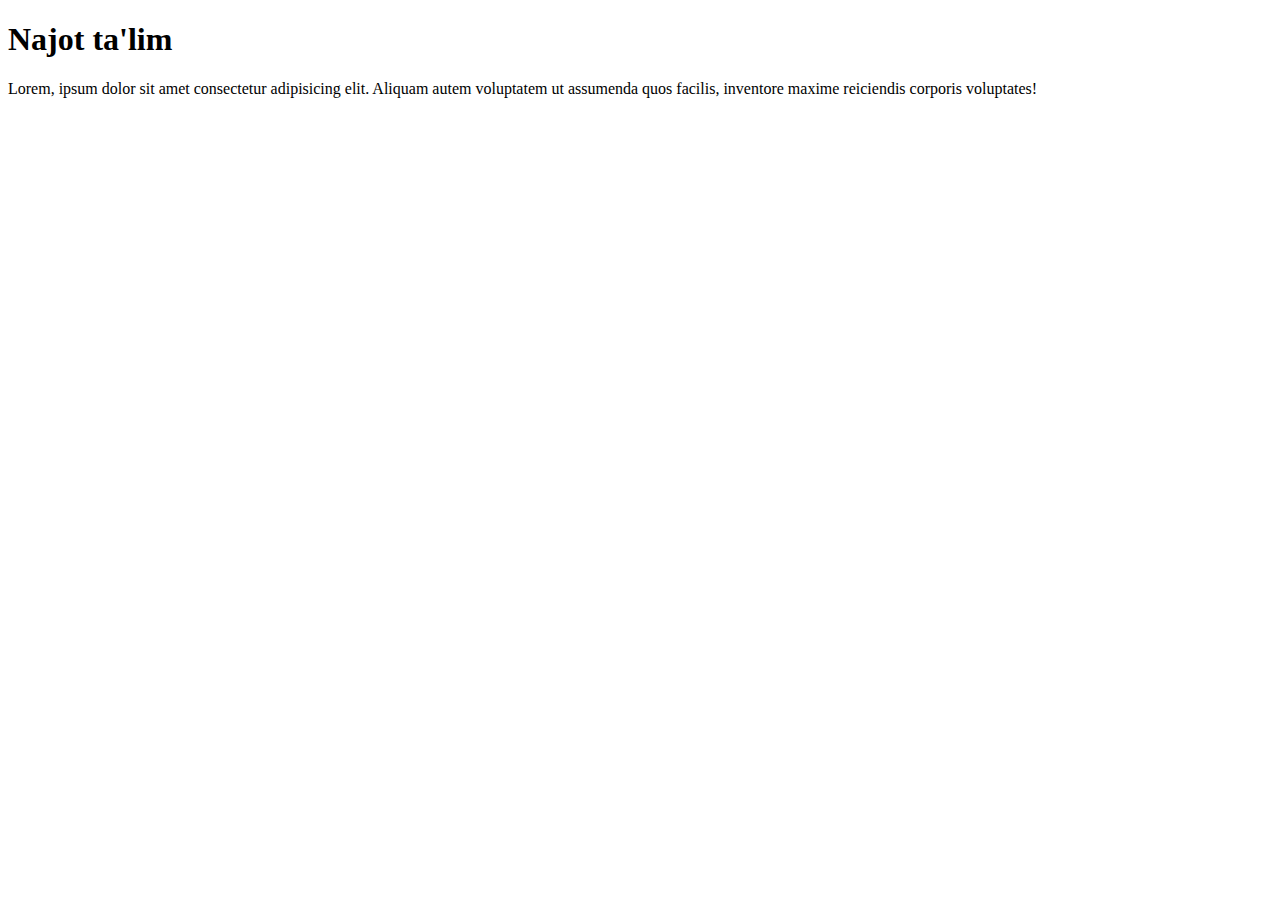
==== index.html @ c5d2a12c "Merge pull request #1 from FrontendBakent/donation" ====
<!DOCTYPE html>
<html lang="en">
  <head>
    <meta charset="UTF-8" />
    <meta name="viewport" content="width=device-width, initial-scale=1.0" />
    <title>{finsweet</title>
    <link rel="stylesheet" href="./css/style.css" />
  </head>
  <body>
    <!-- HEADER START -->
    <header class="header">
      <h1>Najot ta'lim</h1>
      <p>
        Lorem, ipsum dolor sit amet consectetur adipisicing elit. Aliquam autem
        voluptatem ut assumenda quos facilis, inventore maxime reiciendis
        corporis voluptates!
      </p>
    </header>
    <!-- HEADER END -->

    <!-- MAIN START-->
    <main class="main"></main>
    <!-- MAIN END-->

    <!-- FOOTER START -->
    <footer class="footer"></footer>
    <!-- FOOTER END -->
  </body>
</html>
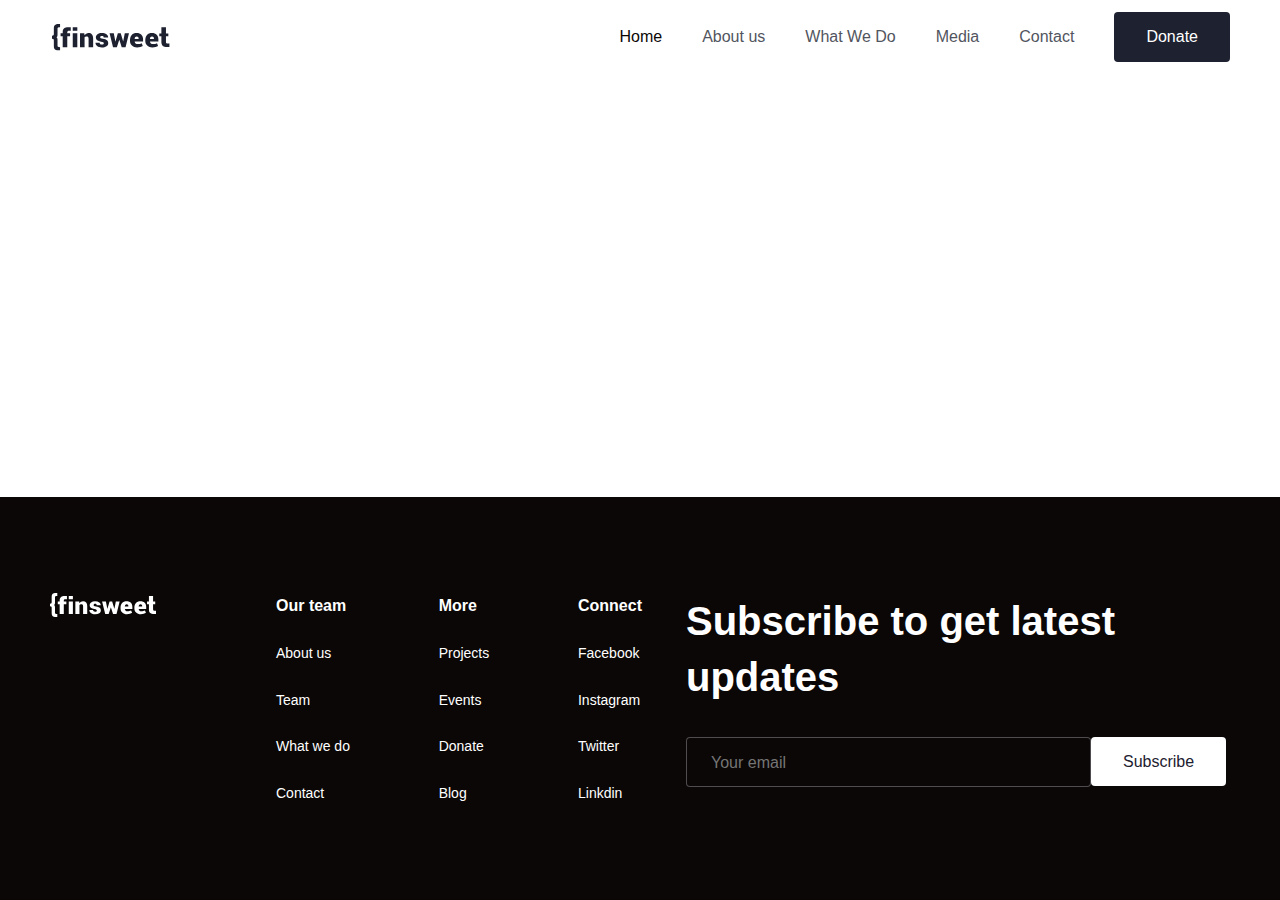
==== commit b3b3d8ca: "initial codes ready" ====
--- a/index.html
+++ b/index.html
@@ -3,18 +3,34 @@
   <head>
     <meta charset="UTF-8" />
     <meta name="viewport" content="width=device-width, initial-scale=1.0" />
-    <title>{finsweet</title>
+    <title>Finsweet</title>
     <link rel="stylesheet" href="./css/style.css" />
   </head>
   <body>
     <!-- HEADER START -->
     <header class="header">
-      <h1>Najot ta'lim</h1>
-      <p>
-        Lorem, ipsum dolor sit amet consectetur adipisicing elit. Aliquam autem
-        voluptatem ut assumenda quos facilis, inventore maxime reiciendis
-        corporis voluptates!
-      </p>
+      <div class="container">
+        <div class="header__wrapper">
+          <a href="./index.html" class="header__site-logo_link"
+            ><img
+              src="./images/header-footer/site-black-logo.svg"
+              alt=""
+              width="122"
+              height="28"
+              class="header__site-logo_img"
+          /></a>
+          <ul class="header__site-nav_list">
+            <li>
+              <a class="header__site-nav_link-active" href="#">Home</a>
+            </li>
+            <li><a class="header__site-nav_link" href="#">About us</a></li>
+            <li><a class="header__site-nav_link" href="#">What We Do</a></li>
+            <li><a class="header__site-nav_link" href="#">Media</a></li>
+            <li><a class="header__site-nav_link" href="#">Contact</a></li>
+          </ul>
+          <a href="#" class="navbar-btn header-btn">Donate</a>
+        </div>
+      </div>
     </header>
     <!-- HEADER END -->
 
@@ -23,7 +39,67 @@
     <!-- MAIN END-->
 
     <!-- FOOTER START -->
-    <footer class="footer"></footer>
+    <footer class="footer">
+      <div class="container">
+        <div class="footer__wrapper">
+          <div class="footer__mini-wrapper_left">
+            <a href="./index.html"
+              ><img
+                src="./images/header-footer/site-white-logo.svg"
+                alt=""
+                width="106"
+                height="24"
+            /></a>
+          </div>
+          <div class="footer__mini-wrapper_center">
+            <div class="footer__wrapper-nav">
+              <p class="footer-nav__title">Our team</p>
+              <ul class="footer__list">
+                <li><a href="#">About us</a></li>
+                <li><a href="#">Team</a></li>
+                <li><a href="#">What we do</a></li>
+                <li><a href="#">Contact</a></li>
+              </ul>
+            </div>
+            <div class="footer__wrapper-nav">
+              <p class="footer-nav__title">More</p>
+              <ul class="footer__list">
+                <li><a href="#">Projects</a></li>
+                <li><a href="#">Events</a></li>
+                <li><a href="#">Donate</a></li>
+                <li><a href="#">Blog</a></li>
+              </ul>
+            </div>
+            <div class="footer__wrapper-nav">
+              <p class="footer-nav__title">Connect</p>
+              <ul class="footer__list">
+                <li><a href="#">Facebook</a></li>
+                <li><a href="#">Instagram</a></li>
+                <li><a href="#">Twitter</a></li>
+                <li><a href="#">Linkdin </a></li>
+              </ul>
+            </div>
+          </div>
+          <div class="footer__mini-wrapper_right">
+            <h2 class="footer__title">Subscribe to get latest updates</h2>
+            <form
+              class="footer__form"
+              action="https://echohtmlacademy.ru"
+              method="post"
+            >
+              <input
+                class="footer__input_email"
+                type="email"
+                placeholder="Your email"
+                name="user-email"
+                required
+              />
+              <button class="footer-btn secondary-btn">Subscribe</button>
+            </form>
+          </div>
+        </div>
+      </div>
+    </footer>
     <!-- FOOTER END -->
   </body>
 </html>
--- a/css/style.css
+++ b/css/style.css
@@ -0,0 +1,564 @@
+/*! normalize.css v8.0.1 | MIT License | github.com/necolas/normalize.css */
+/* Document
+   ========================================================================== */
+/**
+ * 1. Correct the line height in all browsers.
+ * 2. Prevent adjustments of font size after orientation changes in iOS.
+ */
+html {
+  line-height: 1.15; /* 1 */
+  -webkit-text-size-adjust: 100%; /* 2 */
+}
+
+/* Sections
+   ========================================================================== */
+/**
+ * Remove the margin in all browsers.
+ */
+body {
+  margin: 0;
+}
+
+/**
+ * Render the `main` element consistently in IE.
+ */
+main {
+  display: block;
+}
+
+/**
+ * Correct the font size and margin on `h1` elements within `section` and
+ * `article` contexts in Chrome, Firefox, and Safari.
+ */
+h1 {
+  font-size: 2em;
+  margin: 0.67em 0;
+}
+
+/* Grouping content
+   ========================================================================== */
+/**
+ * 1. Add the correct box sizing in Firefox.
+ * 2. Show the overflow in Edge and IE.
+ */
+hr {
+  box-sizing: content-box; /* 1 */
+  height: 0; /* 1 */
+  overflow: visible; /* 2 */
+}
+
+/**
+ * 1. Correct the inheritance and scaling of font size in all browsers.
+ * 2. Correct the odd `em` font sizing in all browsers.
+ */
+pre {
+  font-family: monospace, monospace; /* 1 */
+  font-size: 1em; /* 2 */
+}
+
+/* Text-level semantics
+   ========================================================================== */
+/**
+ * Remove the gray background on active links in IE 10.
+ */
+a {
+  background-color: transparent;
+}
+
+/**
+ * 1. Remove the bottom border in Chrome 57-
+ * 2. Add the correct text decoration in Chrome, Edge, IE, Opera, and Safari.
+ */
+abbr[title] {
+  border-bottom: none; /* 1 */
+  text-decoration: underline; /* 2 */
+  -webkit-text-decoration: underline dotted;
+          text-decoration: underline dotted; /* 2 */
+}
+
+/**
+ * Add the correct font weight in Chrome, Edge, and Safari.
+ */
+b,
+strong {
+  font-weight: bolder;
+}
+
+/**
+ * 1. Correct the inheritance and scaling of font size in all browsers.
+ * 2. Correct the odd `em` font sizing in all browsers.
+ */
+code,
+kbd,
+samp {
+  font-family: monospace, monospace; /* 1 */
+  font-size: 1em; /* 2 */
+}
+
+/**
+ * Add the correct font size in all browsers.
+ */
+small {
+  font-size: 80%;
+}
+
+/**
+ * Prevent `sub` and `sup` elements from affecting the line height in
+ * all browsers.
+ */
+sub,
+sup {
+  font-size: 75%;
+  line-height: 0;
+  position: relative;
+  vertical-align: baseline;
+}
+
+sub {
+  bottom: -0.25em;
+}
+
+sup {
+  top: -0.5em;
+}
+
+/* Embedded content
+   ========================================================================== */
+/**
+ * Remove the border on images inside links in IE 10.
+ */
+img {
+  border-style: none;
+}
+
+/* Forms
+   ========================================================================== */
+/**
+ * 1. Change the font styles in all browsers.
+ * 2. Remove the margin in Firefox and Safari.
+ */
+button,
+input,
+optgroup,
+select,
+textarea {
+  font-family: inherit; /* 1 */
+  font-size: 100%; /* 1 */
+  line-height: 1.15; /* 1 */
+  margin: 0; /* 2 */
+}
+
+/**
+ * Show the overflow in IE.
+ * 1. Show the overflow in Edge.
+ */
+button,
+input { /* 1 */
+  overflow: visible;
+}
+
+/**
+ * Remove the inheritance of text transform in Edge, Firefox, and IE.
+ * 1. Remove the inheritance of text transform in Firefox.
+ */
+button,
+select { /* 1 */
+  text-transform: none;
+}
+
+/**
+ * Correct the inability to style clickable types in iOS and Safari.
+ */
+button,
+[type=button],
+[type=reset],
+[type=submit] {
+  -webkit-appearance: button;
+}
+
+/**
+ * Remove the inner border and padding in Firefox.
+ */
+button::-moz-focus-inner,
+[type=button]::-moz-focus-inner,
+[type=reset]::-moz-focus-inner,
+[type=submit]::-moz-focus-inner {
+  border-style: none;
+  padding: 0;
+}
+
+/**
+ * Restore the focus styles unset by the previous rule.
+ */
+button:-moz-focusring,
+[type=button]:-moz-focusring,
+[type=reset]:-moz-focusring,
+[type=submit]:-moz-focusring {
+  outline: 1px dotted ButtonText;
+}
+
+/**
+ * Correct the padding in Firefox.
+ */
+fieldset {
+  padding: 0.35em 0.75em 0.625em;
+}
+
+/**
+ * 1. Correct the text wrapping in Edge and IE.
+ * 2. Correct the color inheritance from `fieldset` elements in IE.
+ * 3. Remove the padding so developers are not caught out when they zero out
+ *    `fieldset` elements in all browsers.
+ */
+legend {
+  box-sizing: border-box; /* 1 */
+  color: inherit; /* 2 */
+  display: table; /* 1 */
+  max-width: 100%; /* 1 */
+  padding: 0; /* 3 */
+  white-space: normal; /* 1 */
+}
+
+/**
+ * Add the correct vertical alignment in Chrome, Firefox, and Opera.
+ */
+progress {
+  vertical-align: baseline;
+}
+
+/**
+ * Remove the default vertical scrollbar in IE 10+.
+ */
+textarea {
+  overflow: auto;
+}
+
+/**
+ * 1. Add the correct box sizing in IE 10.
+ * 2. Remove the padding in IE 10.
+ */
+[type=checkbox],
+[type=radio] {
+  box-sizing: border-box; /* 1 */
+  padding: 0; /* 2 */
+}
+
+/**
+ * Correct the cursor style of increment and decrement buttons in Chrome.
+ */
+[type=number]::-webkit-inner-spin-button,
+[type=number]::-webkit-outer-spin-button {
+  height: auto;
+}
+
+/**
+ * 1. Correct the odd appearance in Chrome and Safari.
+ * 2. Correct the outline style in Safari.
+ */
+[type=search] {
+  -webkit-appearance: textfield; /* 1 */
+  outline-offset: -2px; /* 2 */
+}
+
+/**
+ * Remove the inner padding in Chrome and Safari on macOS.
+ */
+[type=search]::-webkit-search-decoration {
+  -webkit-appearance: none;
+}
+
+/**
+ * 1. Correct the inability to style clickable types in iOS and Safari.
+ * 2. Change font properties to `inherit` in Safari.
+ */
+::-webkit-file-upload-button {
+  -webkit-appearance: button; /* 1 */
+  font: inherit; /* 2 */
+}
+
+/* Interactive
+   ========================================================================== */
+/*
+ * Add the correct display in Edge, IE 10+, and Firefox.
+ */
+details {
+  display: block;
+}
+
+/*
+ * Add the correct display in all browsers.
+ */
+summary {
+  display: list-item;
+}
+
+/* Misc
+   ========================================================================== */
+/**
+ * Add the correct display in IE 10+.
+ */
+template {
+  display: none;
+}
+
+/**
+ * Add the correct display in IE 10.
+ */
+[hidden] {
+  display: none;
+}
+
+*,
+*::after,
+*::before {
+  margin: 0;
+  padding: 0;
+  box-sizing: border-box;
+}
+
+*:focus {
+  outline: 2px dotted rgb(161, 27, 27);
+  outline-offset: 5px;
+}
+
+html {
+  scroll-behavior: smooth;
+  font-size: 62.5%;
+  height: 100%;
+}
+
+img {
+  display: flex;
+  -o-object-fit: cover;
+     object-fit: cover;
+}
+
+a {
+  text-decoration: none;
+  display: inline-block;
+}
+
+ul,
+ol {
+  list-style: none;
+}
+
+h1,
+h2,
+h3,
+h4,
+h5,
+h6 {
+  margin: 0;
+}
+
+body {
+  display: flex;
+  flex-direction: column;
+  height: 100%;
+}
+
+.container {
+  width: 100%;
+  max-width: 1380px;
+  margin-left: auto;
+  margin-right: auto;
+  padding-left: 5rem;
+  padding-right: 5rem;
+}
+
+.active-text {
+  color: #0b0706;
+}
+
+/* roboto-regular - cyrillic_latin */
+@font-face {
+  font-display: swap; /* Check https://developer.mozilla.org/en-US/docs/Web/CSS/@font-face/font-display for other options. */
+  font-family: "Roboto";
+  font-style: normal;
+  font-weight: 400;
+  src: url("../fonts/roboto-v30-cyrillic_latin-regular.woff2") format("woff2"); /* Chrome 36+, Opera 23+, Firefox 39+, Safari 12+, iOS 10+ */
+}
+/* roboto-500 - cyrillic_latin */
+@font-face {
+  font-display: swap; /* Check https://developer.mozilla.org/en-US/docs/Web/CSS/@font-face/font-display for other options. */
+  font-family: "Roboto";
+  font-style: normal;
+  font-weight: 500;
+  src: url("../fonts/roboto-v30-cyrillic_latin-500.woff2") format("woff2"); /* Chrome 36+, Opera 23+, Firefox 39+, Safari 12+, iOS 10+ */
+}
+/* roboto-700 - cyrillic_latin */
+@font-face {
+  font-display: swap; /* Check https://developer.mozilla.org/en-US/docs/Web/CSS/@font-face/font-display for other options. */
+  font-family: "Roboto";
+  font-style: normal;
+  font-weight: 700;
+  src: url("../fonts/roboto-v30-cyrillic_latin-700.woff2") format("woff2"); /* Chrome 36+, Opera 23+, Firefox 39+, Safari 12+, iOS 10+ */
+}
+body {
+  font-size: 1.8rem;
+  font-weight: 500;
+  line-height: 1.09;
+  color: #fff;
+  font-family: "Roboto", sans-serif;
+}
+
+.primary-btn {
+  padding: 1.2rem 3.2rem;
+  background-color: #70c174;
+  border-radius: 4px;
+  font-size: 1.6rem;
+  font-weight: 400;
+  line-height: 1.6;
+  color: #fff;
+}
+
+.secondary-btn {
+  border-radius: 4px;
+  padding: 1.2rem 3.2rem;
+  background-color: #fff;
+  font-size: 1.6rem;
+  font-weight: 400;
+  line-height: 1.6;
+  color: #1d2130;
+}
+
+.navbar-btn {
+  padding: 1.2rem 3.2rem;
+  background-color: #1d2130;
+  border-radius: 4px;
+  font-size: 1.6rem;
+  font-weight: 400;
+  line-height: 1.6;
+  color: #fff;
+}
+
+.site-divider {
+  width: 7.2rem;
+  height: 0rem;
+  border: 1px solid #1d2130;
+}
+
+.header {
+  background-color: #fff;
+  padding: 1.2rem 0rem;
+}
+
+.header__wrapper {
+  display: flex;
+  align-items: center;
+}
+
+.header__site-logo_link {
+  margin-right: auto;
+}
+
+.header__site-logo_img {
+  -o-object-fit: contain;
+     object-fit: contain;
+}
+
+.header__site-nav_list {
+  display: flex;
+  gap: 4rem;
+  margin-right: 4rem;
+}
+
+.header__site-nav_link {
+  font-size: 1.6rem;
+  font-weight: 500;
+  line-height: 1.6;
+  color: #525560;
+}
+
+.header__site-nav_link-active {
+  font-size: 1.6rem;
+  font-weight: 500;
+  line-height: 1.6;
+  color: #0b0706;
+}
+
+.footer {
+  background-color: #0b0706;
+}
+
+.footer__wrapper {
+  display: flex;
+  padding: 9.6rem 0rem;
+}
+
+.footer__mini-wrapper_left {
+  margin-right: 12rem;
+}
+
+.footer__mini-wrapper_center {
+  display: flex;
+  margin-right: auto;
+  justify-content: space-between;
+  width: 100%;
+  max-width: 366px;
+}
+
+.footer__wrapper-nav {
+  display: flex;
+  flex-direction: column;
+  gap: 2.4rem;
+}
+
+.footer__list {
+  display: flex;
+  flex-direction: column;
+  gap: 2.4rem;
+}
+.footer__list a {
+  font-size: 1.4rem;
+  font-weight: 400;
+  line-height: 1.6;
+  color: #fff;
+}
+
+.footer-nav__title {
+  font-size: 1.6rem;
+  font-weight: 700;
+  line-height: 1.6;
+  color: #fff;
+}
+
+.footer__mini-wrapper_right {
+  width: 100%;
+  max-width: 544px;
+}
+
+.footer__title {
+  margin-bottom: 3.2rem;
+  font-size: 4rem;
+  font-weight: 700;
+  line-height: 1.4;
+  color: #fff;
+}
+
+.footer-btn {
+  border: none;
+  position: absolute;
+}
+
+.footer__form {
+  position: relative;
+}
+
+.footer__input_email {
+  width: 100%;
+  max-width: 405px;
+  padding: 1.2rem 0rem 1.1rem 2.4rem;
+  background-color: #0b0706;
+  border: 1px solid rgba(235, 240, 249, 0.3019607843);
+  border-radius: 4px;
+  font-size: 1.6rem;
+  font-weight: 400;
+  line-height: 1.6;
+  color: #fff;
+}
+
+main {
+  flex-grow: 1;
+}/*# sourceMappingURL=style.css.map */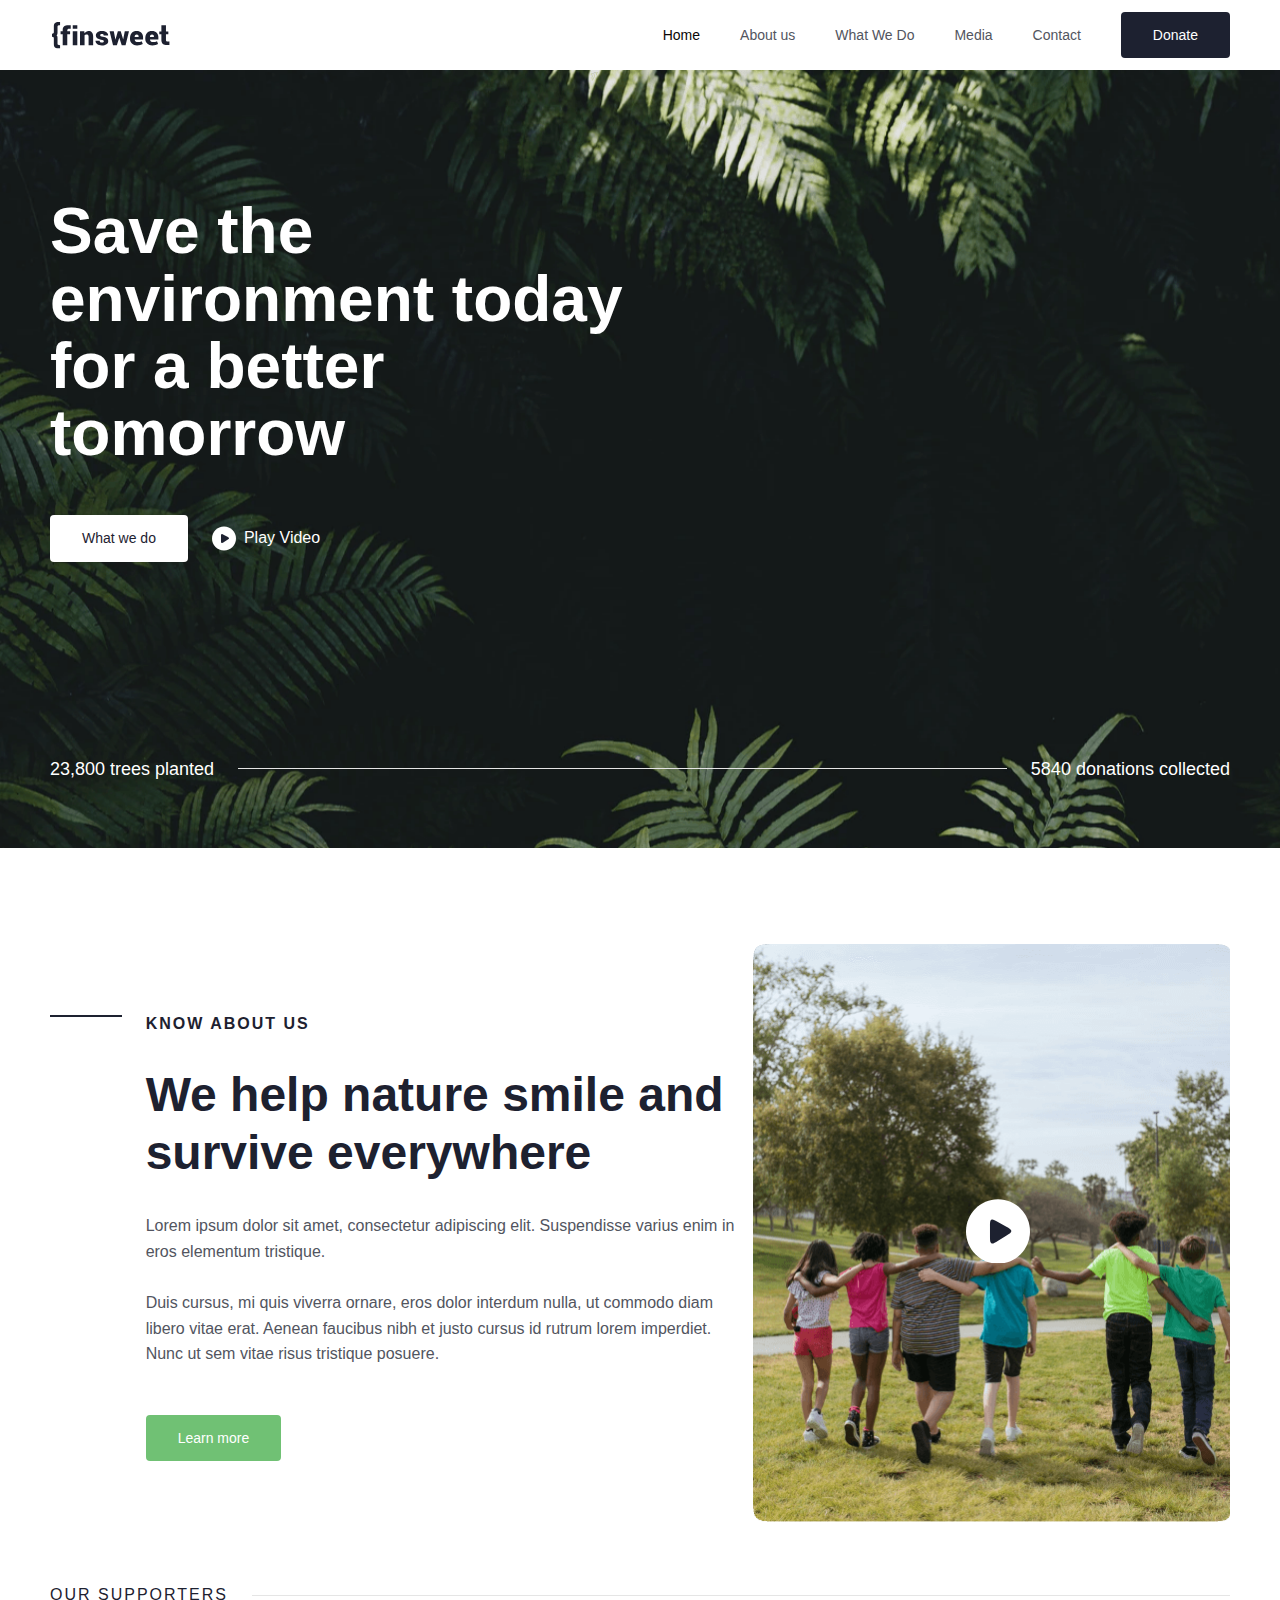
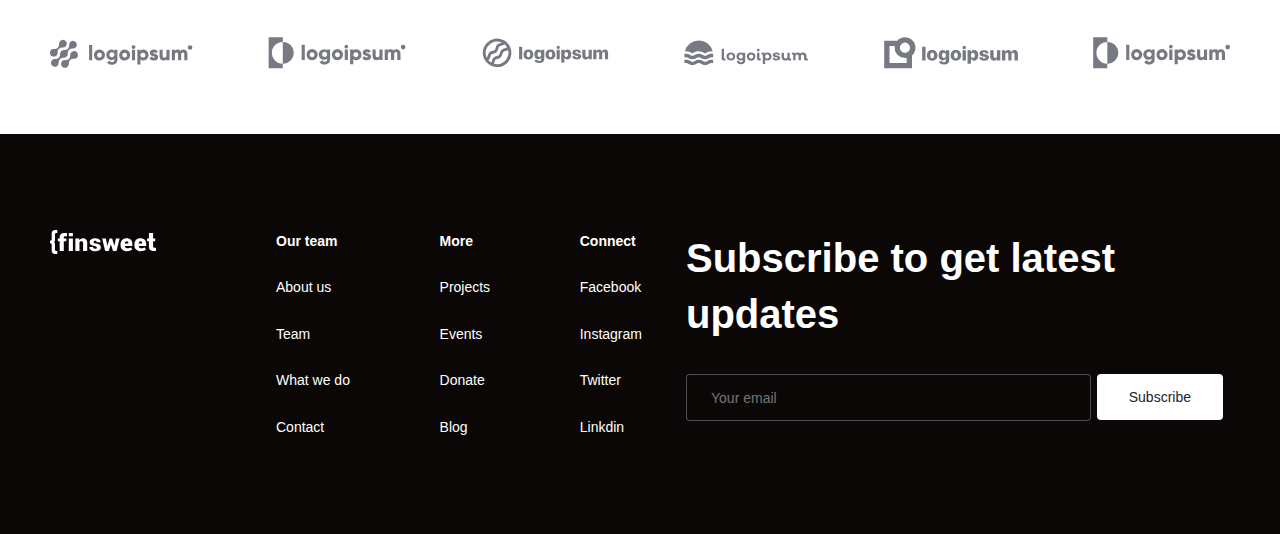
==== commit d70b91ba: "home page some section ready" ====
--- a/index.html
+++ b/index.html
@@ -35,7 +35,81 @@
     <!-- HEADER END -->
 
     <!-- MAIN START-->
-    <main class="main"></main>
+    <main class="main">
+      <!-- SECTION HERO START -->
+      <section class="hero">
+        <div class="container">
+          <div class="hero__wrapper">
+            <div class="hero__wrapper_title">
+              <h1>Save the environment today for a better tomorrow</h1>
+              <div class="hero__title_btn-wrapper">
+                <a href="#" class="secondary-btn">What we do</a>
+                <a href="#" class="hero__play-video_link">
+                  <img src="./images/index/hero-play-icon.svg" alt="" />
+                  <p>Play Video</p>
+                </a>
+              </div>
+            </div>
+            <div class="hero__wrapper_bottom">
+              <p>23,800 trees planted</p>
+              <span></span>
+              <p>5840 donations collected</p>
+            </div>
+          </div>
+        </div>
+      </section>
+      <!-- SECTION HERO END -->
+      <!-- SECTION NATURE START -->
+
+      <section class="nature">
+        <div class="container">
+          <div class="nature__wrapper">
+            <div class="nature__hero_wrapper">
+              <div class="site-divider nature__divider"></div>
+              <div class="nature__info">
+                <p class="nature-info__title_text">Know About us</p>
+                <h2>We help nature smile and survive everywhere</h2>
+                <p class="nature-info__text">
+                  Lorem ipsum dolor sit amet, consectetur adipiscing elit.
+                  Suspendisse varius enim in eros elementum tristique.
+                  <br />
+                  <br />
+                  ‍Duis cursus, mi quis viverra ornare, eros dolor interdum
+                  nulla, ut commodo diam libero vitae erat. Aenean faucibus nibh
+                  et justo cursus id rutrum lorem imperdiet. Nunc ut sem vitae
+                  risus tristique posuere.
+                </p>
+                <a class="primary-btn" href="#">Learn more</a>
+              </div>
+              <div class="nature-bg">
+                <a href="#"
+                  ><img
+                    src="./images/index/hero-play-icon.svg"
+                    alt=""
+                    width="64"
+                    height="64"
+                /></a>
+              </div>
+            </div>
+            <div class="nature__supporters_wrapper">
+              <div class="supporters__text_wrapper">
+                <p>our Supporters</p>
+                <span></span>
+              </div>
+              <div class="supporters__logo_wrapper">
+                <img src="./images/index/nature-logoipsum1.svg" alt="" />
+                <img src="./images/index/nature-logoipsum2.svg" alt="" />
+                <img src="./images/index/nature-logoipsum3.svg" alt="" />
+                <img src="./images/index/nature-logoipsum4.svg" alt="" />
+                <img src="./images/index/nature-logoipsum5.svg" alt="" />
+                <img src="./images/index/nature-logoipsum6.svg" alt="" />
+              </div>
+            </div>
+          </div>
+        </div>
+      </section>
+      <!-- SECTION NATURE END -->
+    </main>
     <!-- MAIN END-->
 
     <!-- FOOTER START -->
--- a/css/style.css
+++ b/css/style.css
@@ -407,7 +407,7 @@
   padding: 1.2rem 3.2rem;
   background-color: #70c174;
   border-radius: 4px;
-  font-size: 1.6rem;
+  font-size: 1.4rem;
   font-weight: 400;
   line-height: 1.6;
   color: #fff;
@@ -417,7 +417,7 @@
   border-radius: 4px;
   padding: 1.2rem 3.2rem;
   background-color: #fff;
-  font-size: 1.6rem;
+  font-size: 1.4rem;
   font-weight: 400;
   line-height: 1.6;
   color: #1d2130;
@@ -427,7 +427,7 @@
   padding: 1.2rem 3.2rem;
   background-color: #1d2130;
   border-radius: 4px;
-  font-size: 1.6rem;
+  font-size: 1.4rem;
   font-weight: 400;
   line-height: 1.6;
   color: #fff;
@@ -465,14 +465,14 @@
 }
 
 .header__site-nav_link {
-  font-size: 1.6rem;
+  font-size: 1.4rem;
   font-weight: 500;
   line-height: 1.6;
   color: #525560;
 }
 
 .header__site-nav_link-active {
-  font-size: 1.6rem;
+  font-size: 1.4rem;
   font-weight: 500;
   line-height: 1.6;
   color: #0b0706;
@@ -518,7 +518,7 @@
 }
 
 .footer-nav__title {
-  font-size: 1.6rem;
+  font-size: 1.4rem;
   font-weight: 700;
   line-height: 1.6;
   color: #fff;
@@ -540,6 +540,7 @@
 .footer-btn {
   border: none;
   position: absolute;
+  right: 7px;
 }
 
 .footer__form {
@@ -553,12 +554,165 @@
   background-color: #0b0706;
   border: 1px solid rgba(235, 240, 249, 0.3019607843);
   border-radius: 4px;
+  font-size: 1.4rem;
+  font-weight: 400;
+  line-height: 1.6;
+  color: #fff;
+}
+
+main {
+  flex-grow: 1;
+}
+
+.hero {
+  background-image: url(../../images/index/hero-bg-img.png);
+  background-repeat: no-repeat;
+  background-size: cover;
+}
+
+.hero__wrapper_title {
+  width: 100%;
+  max-width: 640px;
+  padding-top: 12.8rem;
+  padding-bottom: 19.2rem;
+}
+.hero__wrapper_title h1 {
+  margin-bottom: 4.8rem;
+  font-size: 6.4rem;
+  font-weight: 700;
+  line-height: 1.05;
+  color: #fff;
+}
+
+.hero__title_btn-wrapper {
+  display: flex;
+  gap: 2.4rem;
+  align-items: center;
+}
+
+.hero__play-video_link {
+  display: flex;
+  align-items: center;
+  gap: 8px;
+}
+.hero__play-video_link p {
+  font-size: 1.6rem;
+  font-weight: 500;
+  line-height: 1.15;
+  color: #fff;
+}
+
+.hero__wrapper_bottom {
+  width: 100%;
+  display: flex;
+  justify-content: space-between;
+  align-items: center;
+  padding-bottom: 6.4rem;
+}
+.hero__wrapper_bottom span {
+  flex-grow: 1;
+  margin: 0rem 2.4rem;
+  height: 1px;
+  background-color: #e5e5e5;
+}
+.hero__wrapper_bottom p {
+  font-size: 1.8rem;
+  font-weight: 500;
+  line-height: 1.71;
+  color: #fff;
+}
+
+.nature__wrapper {
+  padding-top: 9.6rem;
+}
+
+.nature__hero_wrapper {
+  display: flex;
+  margin-bottom: 6.4rem;
+}
+
+.nature-bg {
+  background-image: url(../../images/index/nature-bg-img.png);
+  background-repeat: no-repeat;
+  background-size: cover;
+  width: 480px;
+  height: 578px;
+  position: relative;
+}
+.nature-bg img {
+  position: absolute;
+  top: 25.5rem;
+  right: 20rem;
+}
+
+.nature__divider {
+  margin-right: 2.4rem;
+  margin-top: 7.1rem;
+}
+
+.nature__info {
+  padding-top: 7.1rem;
+  margin-right: auto;
+  width: 100%;
+  max-width: 607px;
+}
+.nature__info h2 {
+  margin-bottom: 3.2rem;
+  font-size: 4.8rem;
+  font-weight: 700;
+  line-height: 1.2;
+  color: #1d2130;
+}
+
+.nature-info__title_text {
+  text-transform: uppercase;
+  font-size: 1.6rem;
+  font-weight: 700;
+  line-height: 1.17;
+  color: #1d2130;
+  letter-spacing: 2px;
+  margin-bottom: 3.2rem;
+}
+
+.nature-info__text {
+  margin-bottom: 4.8rem;
   font-size: 1.6rem;
   font-weight: 400;
   line-height: 1.6;
-  color: #fff;
-}
-
-main {
+  color: #525560;
+}
+
+.nature__supporters_wrapper {
+  display: flex;
+  flex-direction: column;
+  padding-bottom: 6.5rem;
+}
+
+.supporters__text_wrapper {
+  display: flex;
+  align-items: center;
+  margin-bottom: 3.2rem;
+}
+.supporters__text_wrapper p {
+  letter-spacing: 2px;
+  text-transform: uppercase;
+  font-size: 1.6rem;
+  font-weight: 500;
+  line-height: 1.17;
+  color: #1d2130;
+}
+.supporters__text_wrapper span {
   flex-grow: 1;
+  margin-left: 2.4rem;
+  height: 1px;
+  background-color: #e5e5e5;
+}
+
+.supporters__logo_wrapper {
+  display: flex;
+  justify-content: space-between;
+}
+.supporters__logo_wrapper img {
+  -o-object-fit: contain;
+     object-fit: contain;
 }/*# sourceMappingURL=style.css.map */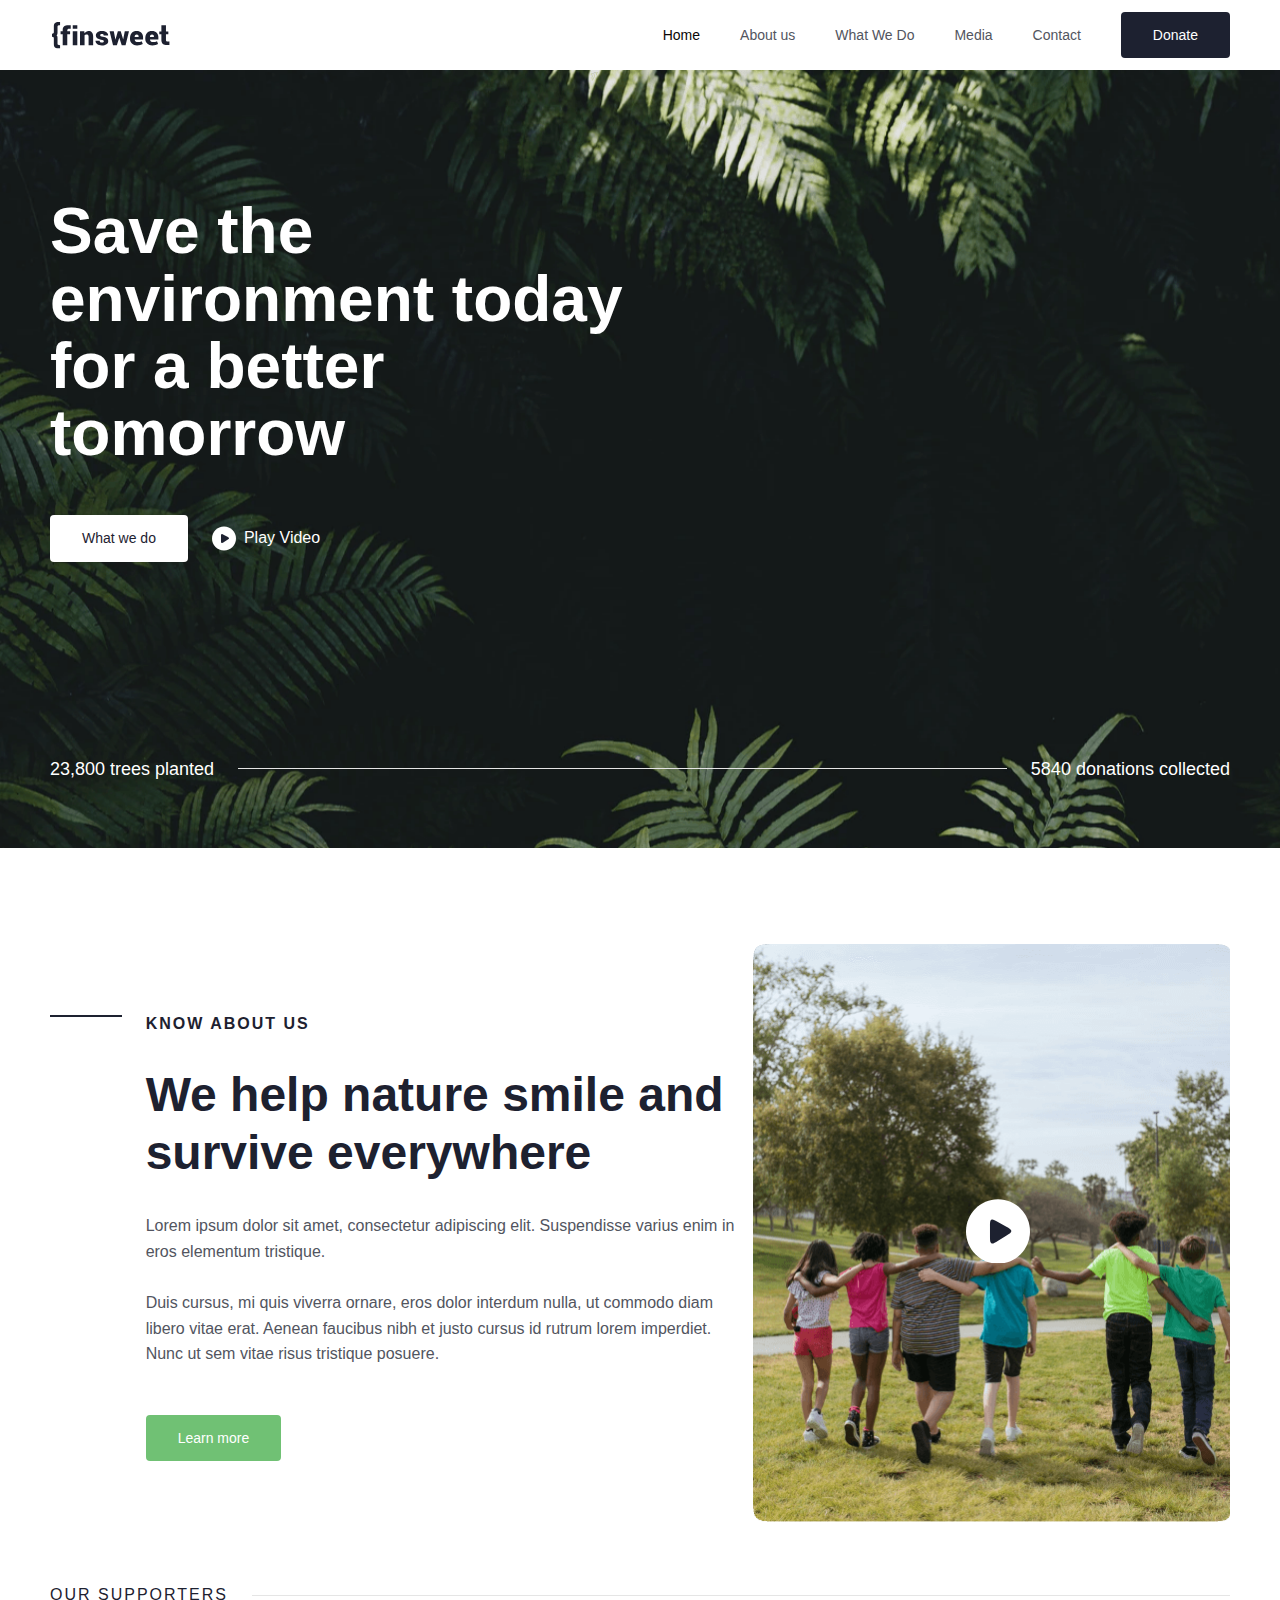
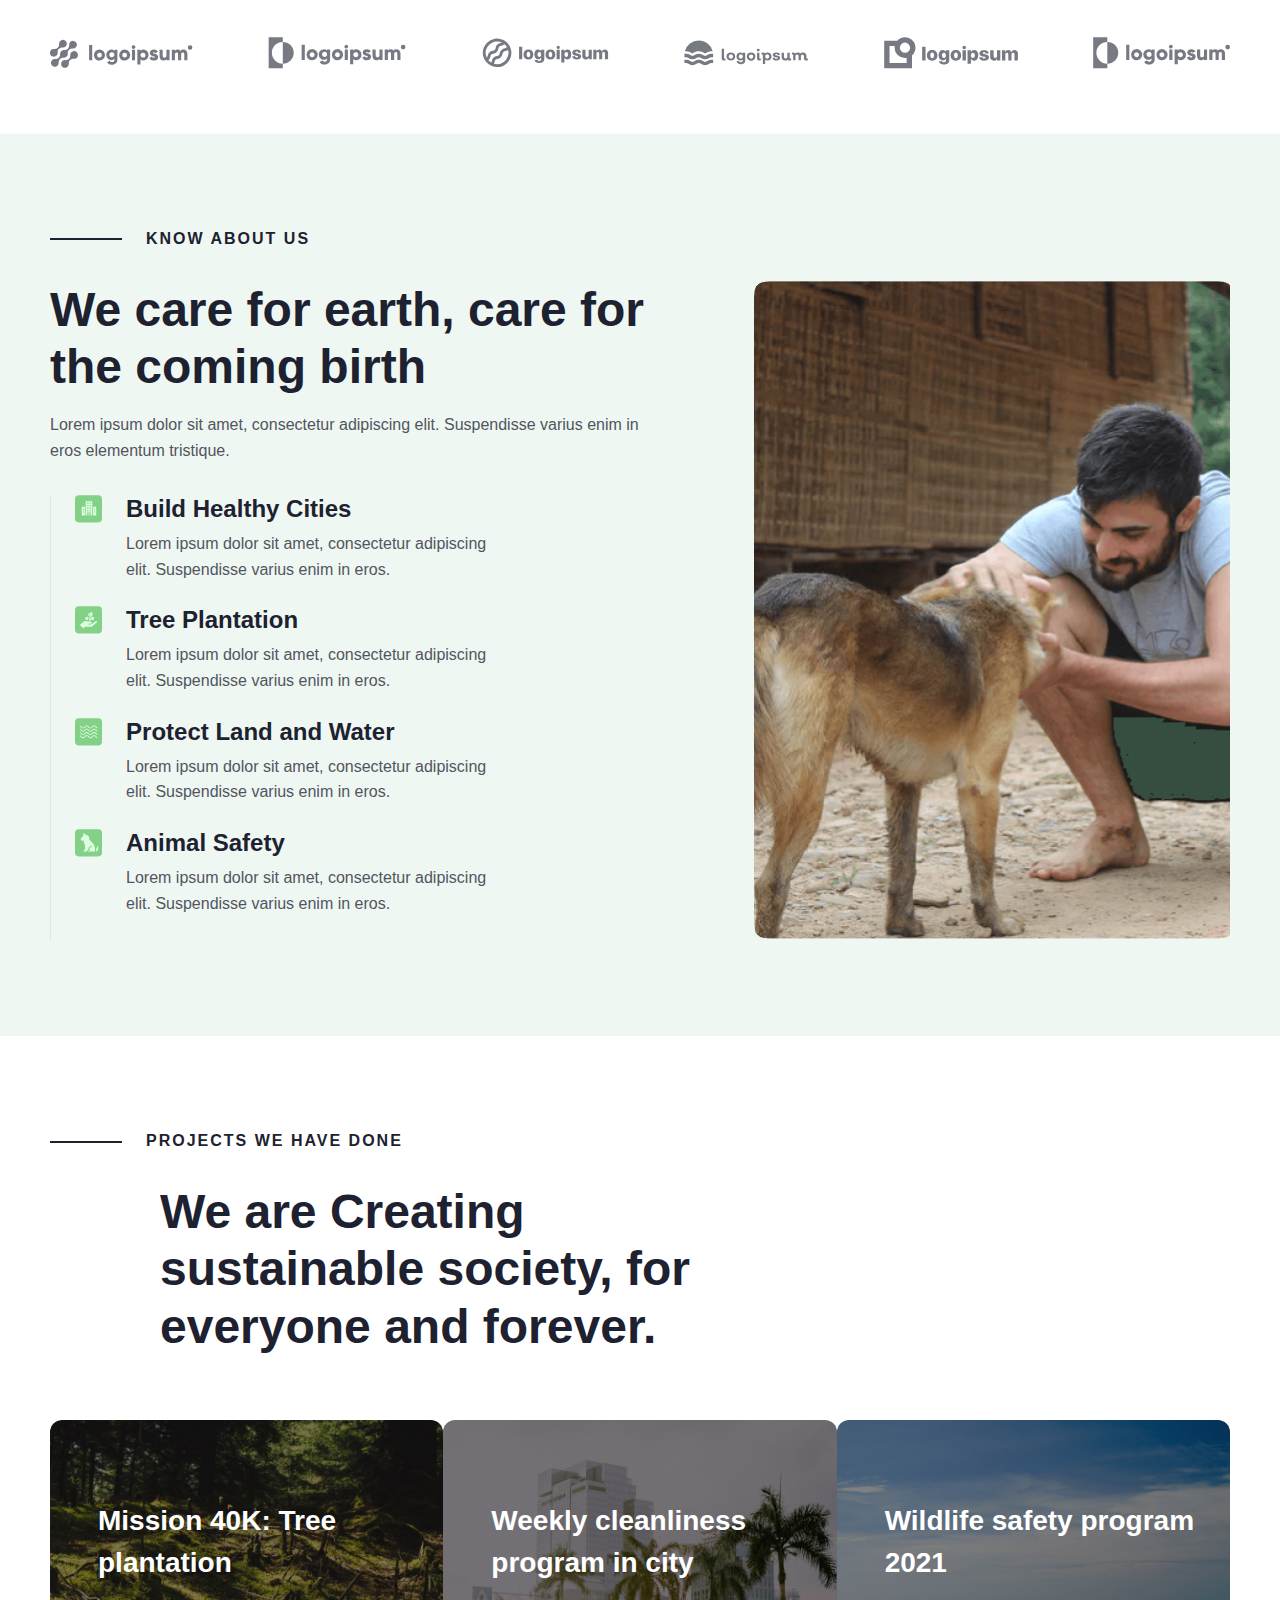
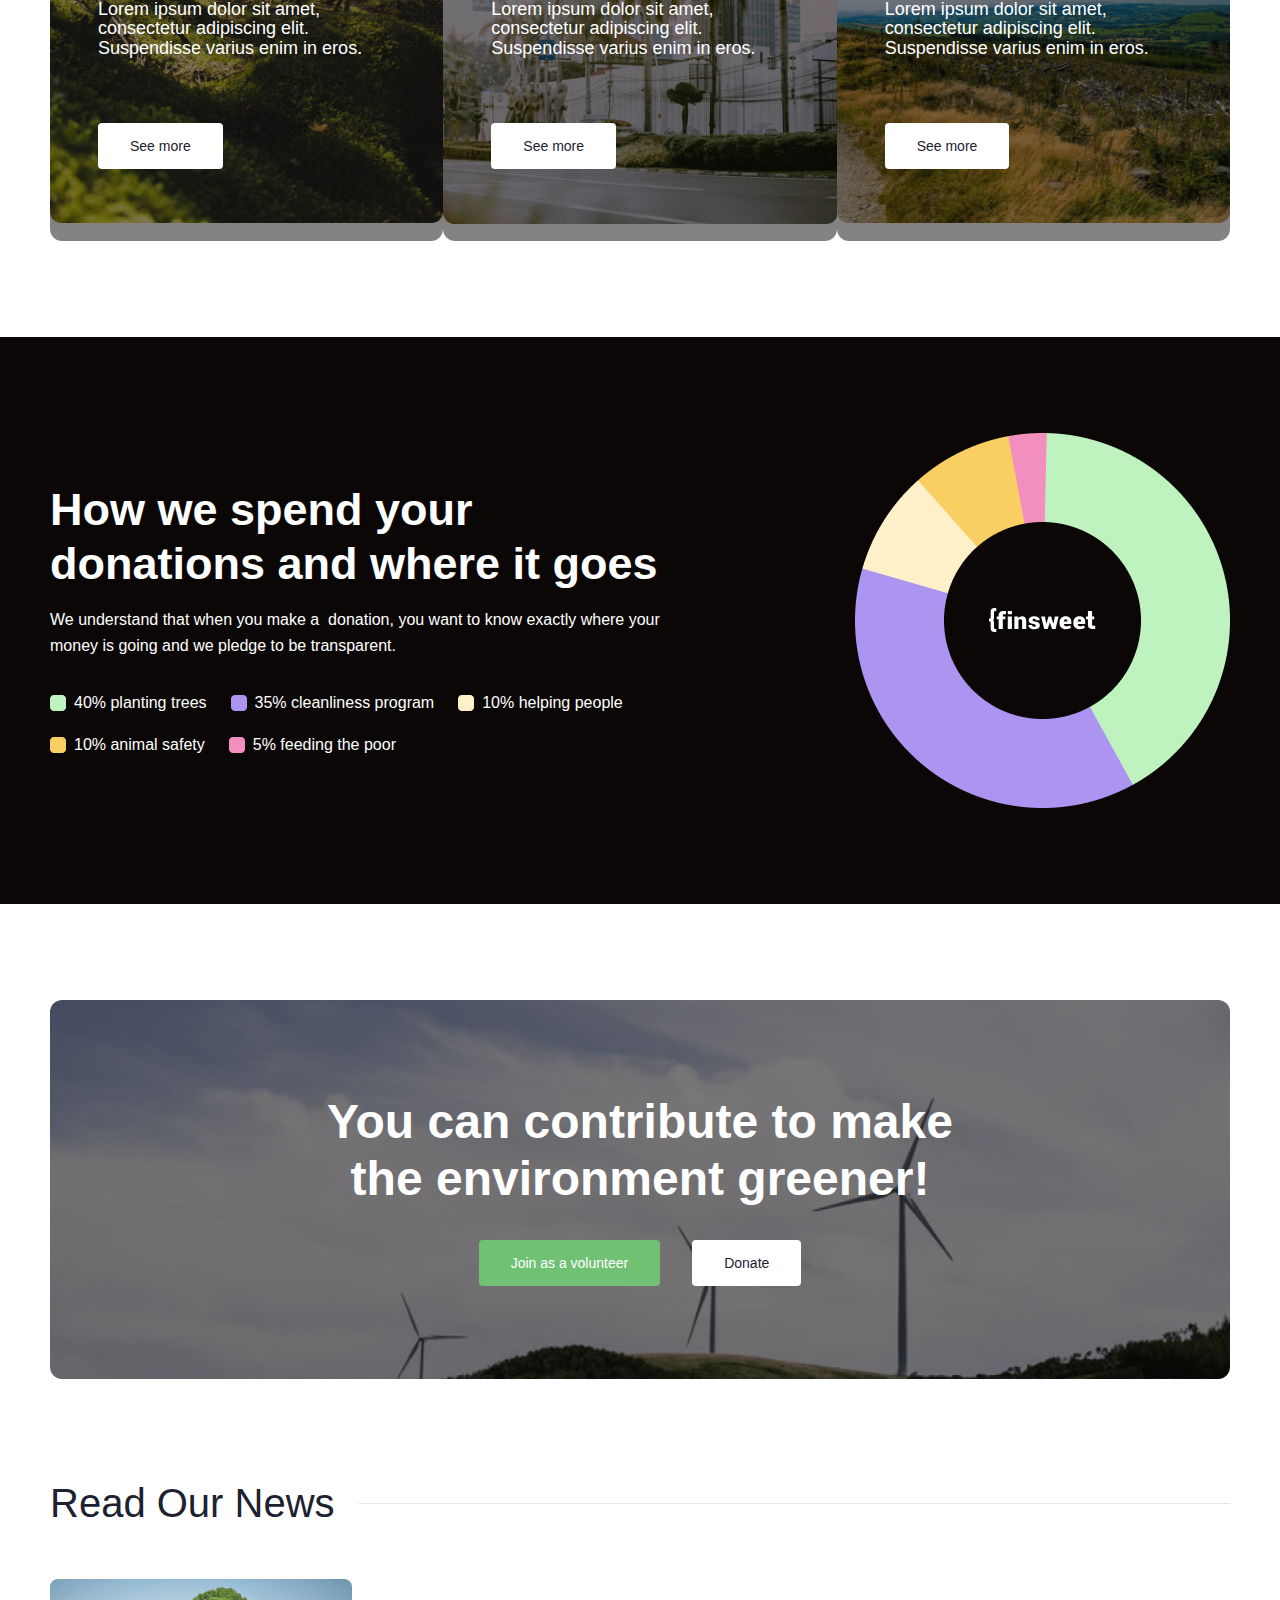
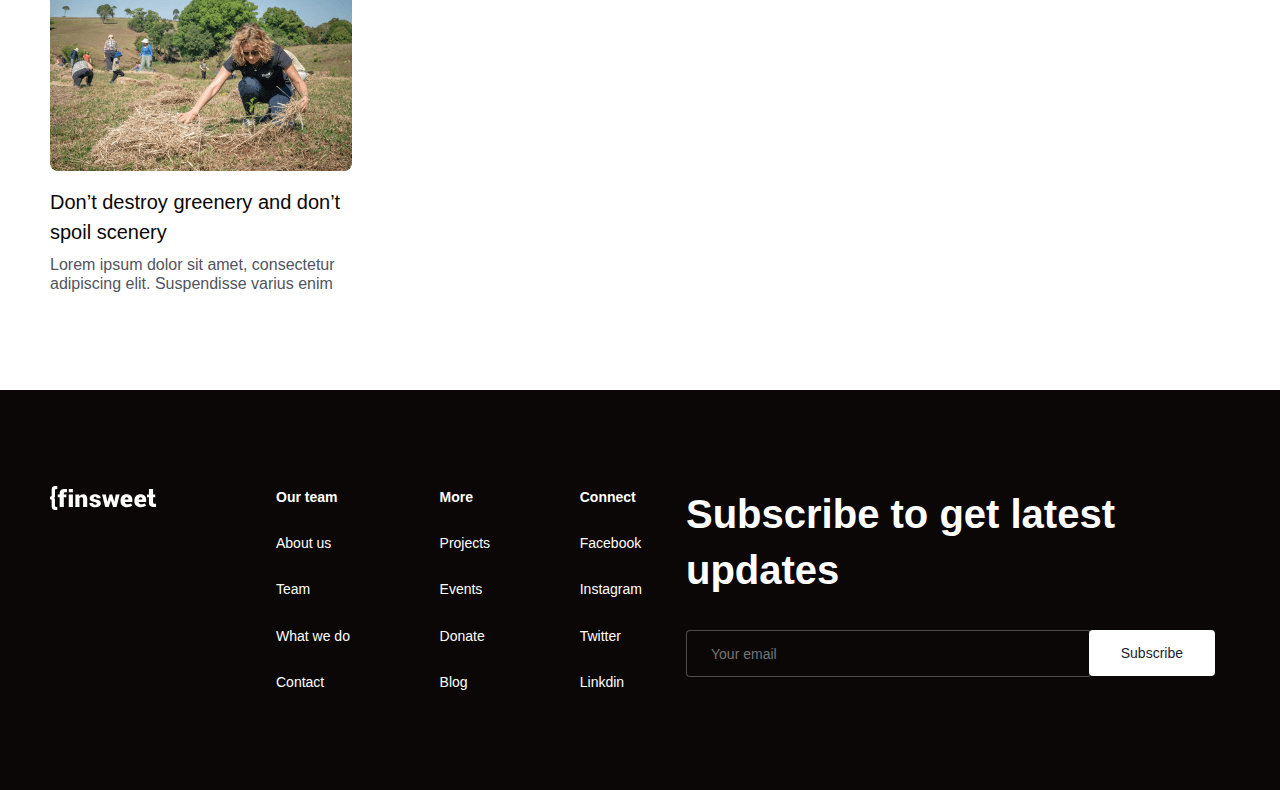
==== commit 91845b6d: "Merge pull request #8 from AkhrorSoliev/home-page" ====
--- a/index.html
+++ b/index.html
@@ -59,8 +59,8 @@
         </div>
       </section>
       <!-- SECTION HERO END -->
+
       <!-- SECTION NATURE START -->
-
       <section class="nature">
         <div class="container">
           <div class="nature__wrapper">
@@ -109,6 +109,252 @@
         </div>
       </section>
       <!-- SECTION NATURE END -->
+
+      <!-- SECTION COMING BIRTH START -->
+      <section class="coming-birth">
+        <div class="container">
+          <div class="coming-birth__wrappper">
+            <div class="coming-birth__divider_wrapper">
+              <div class="site-divider coming-birth__divider"></div>
+              <p class="coming-birth_title_text">Know About us</p>
+            </div>
+            <div class="coming-birth__box">
+              <div class="coming-birth__info_wrapper">
+                <h2>We care for earth, care for the coming birth</h2>
+                <p>
+                  Lorem ipsum dolor sit amet, consectetur adipiscing elit.
+                  Suspendisse varius enim in eros elementum tristique.
+                </p>
+                <div class="coming-birth__box_info">
+                  <div class="coming-birth__mini-box_info">
+                    <img
+                      src="./images/index/coming-birth-icon-build.svg"
+                      alt=""
+                      width="28"
+                      height="28"
+                    />
+                    <div class="mini-box-info__text_wrapper">
+                      <h4>Build Healthy Cities</h4>
+                      <p>
+                        Lorem ipsum dolor sit amet, consectetur adipiscing elit.
+                        Suspendisse varius enim in eros.
+                      </p>
+                    </div>
+                  </div>
+                  <div class="coming-birth__mini-box_info">
+                    <img
+                      src="./images/index/coming-birth-icon-tree.svg"
+                      alt=""
+                      width="28"
+                      height="28"
+                    />
+                    <div class="mini-box-info__text_wrapper">
+                      <h4>Tree Plantation</h4>
+                      <p>
+                        Lorem ipsum dolor sit amet, consectetur adipiscing elit.
+                        Suspendisse varius enim in eros.
+                      </p>
+                    </div>
+                  </div>
+                  <div class="coming-birth__mini-box_info">
+                    <img
+                      src="./images/index/coming-birth-icon-protect.svg"
+                      alt=""
+                      width="28"
+                      height="28"
+                    />
+                    <div class="mini-box-info__text_wrapper">
+                      <h4>Protect Land and Water</h4>
+                      <p>
+                        Lorem ipsum dolor sit amet, consectetur adipiscing elit.
+                        Suspendisse varius enim in eros.
+                      </p>
+                    </div>
+                  </div>
+                  <div class="coming-birth__mini-box_info">
+                    <img
+                      src="./images/index/coming-birth-icon-animal.svg"
+                      alt=""
+                      width="28"
+                      height="28"
+                    />
+                    <div class="mini-box-info__text_wrapper">
+                      <h4>Animal Safety</h4>
+                      <p>
+                        Lorem ipsum dolor sit amet, consectetur adipiscing elit.
+                        Suspendisse varius enim in eros.
+                      </p>
+                    </div>
+                  </div>
+                </div>
+              </div>
+              <div class="coming-birth-bg-img"></div>
+            </div>
+          </div>
+        </div>
+      </section>
+      <!-- SECTION COMING BIRTH END -->
+
+      <!--SECTION CREATING START -->
+      <section class="creating">
+        <div class="container">
+          <div class="creating__wrapper">
+            <div class="creating__divider_wrapper">
+              <div class="site-divider creating__divider"></div>
+              <p class="creating_title_text">Projects we have done</p>
+            </div>
+            <div class="creating__title_wrapper">
+              <h2>
+                We are Creating sustainable society, for everyone and forever.
+              </h2>
+            </div>
+            <div class="creating__images_wrapper">
+              <div class="images-wrapper__box_mission">
+                <div class="creating-iamges__text_wrapper">
+                  <h4>Mission 40K: Tree plantation</h4>
+                  <p>
+                    Lorem ipsum dolor sit amet, consectetur adipiscing elit.
+                    Suspendisse varius enim in eros.
+                  </p>
+                  <a href="#" class="secondary-btn creating-btn">See more</a>
+                </div>
+              </div>
+
+              <div class="images-wrapper__box_weekly">
+                <div class="creating-iamges__text_wrapper">
+                  <h4>Weekly cleanliness program in city</h4>
+                  <p>
+                    Lorem ipsum dolor sit amet, consectetur adipiscing elit.
+                    Suspendisse varius enim in eros.
+                  </p>
+                  <a href="#" class="secondary-btn creating-btn">See more</a>
+                </div>
+              </div>
+
+              <div class="images-wrapper__box_wildlife">
+                <div class="creating-iamges__text_wrapper">
+                  <h4>Wildlife safety program 2021</h4>
+                  <p>
+                    Lorem ipsum dolor sit amet, consectetur adipiscing elit.
+                    Suspendisse varius enim in eros.
+                  </p>
+                  <a href="#" class="creating-btn secondary-btn">See more</a>
+                </div>
+              </div>
+            </div>
+          </div>
+        </div>
+      </section>
+      <!--SECTION CREATING END -->
+
+      <!--SECTION DONATING START -->
+      <section class="donating">
+        <div class="container">
+          <div class="donating__wrapper">
+            <div class="donating__info">
+              <h2>How we spend your donations and where it goes</h2>
+              <p>
+                We understand that when you make a  donation, you want to know
+                exactly where your money is going and we pledge to be
+                transparent.
+              </p>
+              <div class="donating-info__percentage_box">
+                <div class="donating__percentage">
+                  <img
+                    src="./images/index/donation-img-trees.png"
+                    alt=""
+                    width="16"
+                    height="16"
+                  />
+                  <p>40% planting trees</p>
+                </div>
+                <div class="donating__percentage">
+                  <img
+                    src="./images/index/donation-img-programm.png"
+                    alt=""
+                    width="16"
+                    height="16"
+                  />
+                  <p>35% cleanliness program</p>
+                </div>
+                <div class="donating__percentage">
+                  <img
+                    src="./images/index/donation-img-people.png"
+                    alt=""
+                    width="16"
+                    height="16"
+                  />
+                  <p>10% helping people</p>
+                </div>
+              </div>
+              <div class="donating-info__percentage_box">
+                <div class="donating__percentage">
+                  <img
+                    src="./images/index/donation-img-safety.png"
+                    alt=""
+                    width="16"
+                    height="16"
+                  />
+                  <p>10% animal safety</p>
+                </div>
+                <div class="donating__percentage">
+                  <img
+                    src="./images/index/donation-img-poor.png"
+                    alt=""
+                    width="16"
+                    height="16"
+                  />
+                  <p>5% feeding the poor</p>
+                </div>
+              </div>
+            </div>
+            <div class="donating__bg">
+              <a href="#"
+                ><img src="./images/header-footer/site-white-logo.svg" alt=""
+              /></a>
+            </div>
+          </div>
+        </div>
+      </section>
+      <!--SECTION DONATING END -->
+
+      <!-- SECTION GREENER START -->
+      <section class="greener">
+        <div class="container greener-bg">
+          <div class="greener__wrapper">
+            <div class="greener__text_wrapper">
+              <h2>You can contribute to make the environment greener!</h2>
+            </div>
+            <div class="greener-btn__wrapper">
+              <a class="primary-btn" href="#">Join as a volunteer</a>
+              <a class="secondary-btn" href="#">Donate</a>
+            </div>
+          </div>
+        </div>
+      </section>
+      <!-- SECTION GREENER END -->
+      <!-- SECTION OUR NEWS START -->
+      <section class="our-news">
+        <div class="container">
+          <div class="our-news__wrapper">
+            <div class="our-news__title_wrapper">
+              <h2>Read Our News</h2>
+              <span></span>
+            </div>
+            <div class="our-news__info_wrapper">
+              <div class="info-wrapper__box">
+                <img src="./images/index/our-neews-img-destroy.png" alt="" />
+                <h4>Don’t destroy greenery and don’t spoil scenery</h4>
+                <p>
+                  Lorem ipsum dolor sit amet, consectetur adipiscing elit.
+                  Suspendisse varius enim
+                </p>
+              </div>
+            </div>
+          </div>
+        </div>
+      </section>
+      <!-- SECTION OUR NEWS END -->
     </main>
     <!-- MAIN END-->
 
--- a/css/style.css
+++ b/css/style.css
@@ -418,7 +418,7 @@
   padding: 1.2rem 3.2rem;
   background-color: #fff;
   font-size: 1.4rem;
-  font-weight: 400;
+  font-weight: 500;
   line-height: 1.6;
   color: #1d2130;
 }
@@ -540,7 +540,7 @@
 .footer-btn {
   border: none;
   position: absolute;
-  right: 7px;
+  right: 15px;
 }
 
 .footer__form {
@@ -715,4 +715,343 @@
 .supporters__logo_wrapper img {
   -o-object-fit: contain;
      object-fit: contain;
+}
+
+.coming-birth {
+  background-color: #eff7f2;
+}
+
+.coming-birth__wrappper {
+  display: flex;
+  flex-direction: column;
+  padding-top: 9.6rem;
+  padding-bottom: 9.6rem;
+}
+
+.coming-birth__divider_wrapper {
+  display: flex;
+  align-items: center;
+  gap: 2.4rem;
+  margin-bottom: 3.2rem;
+}
+
+.coming-birth_title_text {
+  text-transform: uppercase;
+  font-size: 1.6rem;
+  font-weight: 700;
+  line-height: 1.17;
+  color: #1d2130;
+  letter-spacing: 2px;
+}
+
+.coming-birth__box {
+  display: flex;
+  gap: 9.6rem;
+  justify-content: end;
+}
+
+.coming-birth__info_wrapper {
+  display: flex;
+  flex-direction: column;
+  width: 100%;
+  max-width: 608px;
+}
+.coming-birth__info_wrapper h2 {
+  font-size: 4.8rem;
+  font-weight: 700;
+  line-height: 1.2;
+  color: #1d2130;
+  margin-bottom: 1.6rem;
+}
+.coming-birth__info_wrapper p {
+  font-size: 1.6rem;
+  font-weight: 400;
+  line-height: 1.6;
+  color: #525560;
+  margin-bottom: 3.2rem;
+}
+
+.coming-birth-bg-img {
+  width: 480px;
+  height: 658px;
+  background-image: url(../../images/index/coming-birth-bg-img.png);
+  background-repeat: no-repeat;
+  background-size: cover;
+}
+
+.coming-birth__box_info {
+  display: flex;
+  flex-direction: column;
+}
+
+.coming-birth__mini-box_info {
+  display: flex;
+  border-left: 1px solid #e5e5e5;
+  width: 100%;
+  max-width: 460px;
+}
+.coming-birth__mini-box_info img {
+  margin: 0rem 2.4rem;
+}
+
+.mini-box-info__text_wrapper h4 {
+  font-size: 2.4rem;
+  font-weight: 700;
+  line-height: 1.17;
+  color: #1d2130;
+  margin-bottom: 8px;
+}
+.mini-box-info__text_wrapper p {
+  margin-bottom: 2.4rem;
+}
+
+.creating__wrapper {
+  display: flex;
+  flex-direction: column;
+  padding: 9.6rem 0rem;
+}
+
+.creating__divider_wrapper {
+  display: flex;
+  align-items: center;
+  gap: 2.4rem;
+  margin-bottom: 3.2rem;
+}
+
+.creating_title_text {
+  text-transform: uppercase;
+  font-size: 1.6rem;
+  font-weight: 700;
+  line-height: 1.17;
+  color: #1d2130;
+  letter-spacing: 2px;
+}
+
+.creating__title_wrapper {
+  width: 100%;
+  max-width: 640px;
+}
+.creating__title_wrapper h2 {
+  font-size: 4.8rem;
+  font-weight: 700;
+  line-height: 1.2;
+  color: #1d2130;
+  margin-bottom: 6.4rem;
+  margin-left: 11rem;
+}
+
+.creating__images_wrapper {
+  display: flex;
+  justify-content: space-between;
+}
+
+.images-wrapper__box_mission {
+  background-image: linear-gradient(rgba(11, 7, 6, 0.5), rgba(11, 7, 6, 0.5)), url(../../images/index/creating-bg-img-40k.png);
+  background-repeat: no-repeat;
+  background-size: contain;
+  width: 41.1rem;
+  height: 42.1rem;
+  border-radius: 1.2rem;
+}
+.images-wrapper__box_mission h4 {
+  font-size: 2.8rem;
+  font-weight: 700;
+  line-height: 1.5;
+  color: #fff;
+}
+
+.images-wrapper__box_weekly {
+  background-image: linear-gradient(rgba(11, 7, 6, 0.5), rgba(11, 7, 6, 0.5)), url(../../images/index/creating-bg-img-weekly.png);
+  background-repeat: no-repeat;
+  background-size: contain;
+  width: 41.1rem;
+  height: 42.1rem;
+  border-radius: 1.2rem;
+}
+.images-wrapper__box_weekly h4 {
+  font-size: 2.8rem;
+  font-weight: 700;
+  line-height: 1.5;
+  color: #fff;
+}
+
+.images-wrapper__box_wildlife {
+  background-image: linear-gradient(rgba(11, 7, 6, 0.5), rgba(11, 7, 6, 0.5)), url(../../images/index/creating-bg-img-wildlife.png);
+  background-repeat: no-repeat;
+  background-size: contain;
+  width: 41.1rem;
+  height: 42.1rem;
+  border-radius: 1.2rem;
+}
+.images-wrapper__box_wildlife h4 {
+  font-size: 2.8rem;
+  font-weight: 700;
+  line-height: 1.5;
+  color: #fff;
+}
+
+.creating-iamges__text_wrapper {
+  width: 100%;
+  max-width: 315px;
+  padding-top: 8rem;
+  margin-left: 4.8rem;
+}
+.creating-iamges__text_wrapper h4 {
+  font-size: 2.8rem;
+  font-weight: 700;
+  line-height: 1.5;
+  color: #fff;
+  margin-bottom: 1.6rem;
+}
+.creating-iamges__text_wrapper p {
+  font-size: 1.8rem;
+  font-weight: 500;
+  line-height: 1.09;
+  color: #fff;
+  margin-bottom: 6.4rem;
+}
+
+.donating {
+  padding: 9.6rem 0rem;
+  background-color: #0b0706;
+}
+
+.donating__wrapper {
+  display: flex;
+  align-items: center;
+  justify-content: space-between;
+}
+
+.donating__info {
+  width: 100%;
+  max-width: 611px;
+}
+.donating__info h2 {
+  font-size: 4.5rem;
+  font-weight: 700;
+  line-height: 1.2;
+  color: #fff;
+  margin-bottom: 1.6rem;
+}
+.donating__info p {
+  font-size: 1.6rem;
+  font-weight: 400;
+  line-height: 1.6;
+  color: #fff;
+  margin-bottom: 3.2rem;
+}
+
+.donating-info__percentage_box {
+  display: flex;
+  gap: 2.4rem;
+}
+
+.donating-info__percentage_box:not(:last-child) {
+  margin-bottom: 1.6rem;
+}
+
+.donating__percentage {
+  display: flex;
+  align-items: center;
+  gap: 8px;
+}
+.donating__percentage p {
+  font-size: 1.6rem;
+  font-weight: 400;
+  line-height: 1.6;
+  color: #fff;
+  margin-bottom: 0;
+}
+
+.donating__bg {
+  display: flex;
+  width: 37.5rem;
+  height: 37.5rem;
+  background-image: url(../../images/index/donation-img-bg.png);
+  background-repeat: no-repeat;
+  background-size: cover;
+  -o-object-fit: contain;
+     object-fit: contain;
+  align-items: center;
+  justify-content: center;
+}
+
+.greener__wrapper {
+  background-image: linear-gradient(rgba(11, 7, 6, 0.5), rgba(11, 7, 6, 0.5)), url(../../images/index/greener-bg-img.png);
+  background-repeat: no-repeat;
+  background-size: cover;
+  border-radius: 1.2rem;
+  margin: 9.6rem 0rem;
+  padding: 9.3rem 0rem;
+  display: flex;
+  flex-direction: column;
+  align-items: center;
+  justify-content: center;
+  gap: 3.2rem;
+}
+
+.greener__text_wrapper {
+  width: 100%;
+  max-width: 631px;
+}
+.greener__text_wrapper h2 {
+  font-size: 4.8rem;
+  font-weight: 700;
+  line-height: 1.2;
+  color: #fff;
+  text-align: center;
+}
+
+.greener-btn__wrapper {
+  display: flex;
+  gap: 3.2rem;
+}
+
+.our-news__wrapper {
+  display: flex;
+  flex-direction: column;
+  padding-bottom: 9.6rem;
+}
+
+.our-news__title_wrapper {
+  display: flex;
+  align-items: center;
+  margin-bottom: 4.8rem;
+}
+.our-news__title_wrapper h2 {
+  font-size: 4rem;
+  font-weight: 500;
+  line-height: 1.4;
+  color: #1d2130;
+}
+.our-news__title_wrapper span {
+  flex-grow: 1;
+  margin-left: 2.4rem;
+  height: 1px;
+  background-color: #e5e5e5;
+}
+
+.our-news__info_wrapper {
+  display: flex;
+}
+
+.info-wrapper__box {
+  width: 100%;
+  max-width: 302px;
+}
+.info-wrapper__box img {
+  margin-bottom: 1.6rem;
+}
+.info-wrapper__box h4 {
+  font-size: 2rem;
+  font-weight: 500;
+  line-height: 1.5;
+  color: #0b0706;
+  margin-bottom: 8px;
+}
+.info-wrapper__box p {
+  font-size: 1.6rem;
+  font-weight: 400;
+  line-height: 1.2;
+  color: #525560;
 }/*# sourceMappingURL=style.css.map */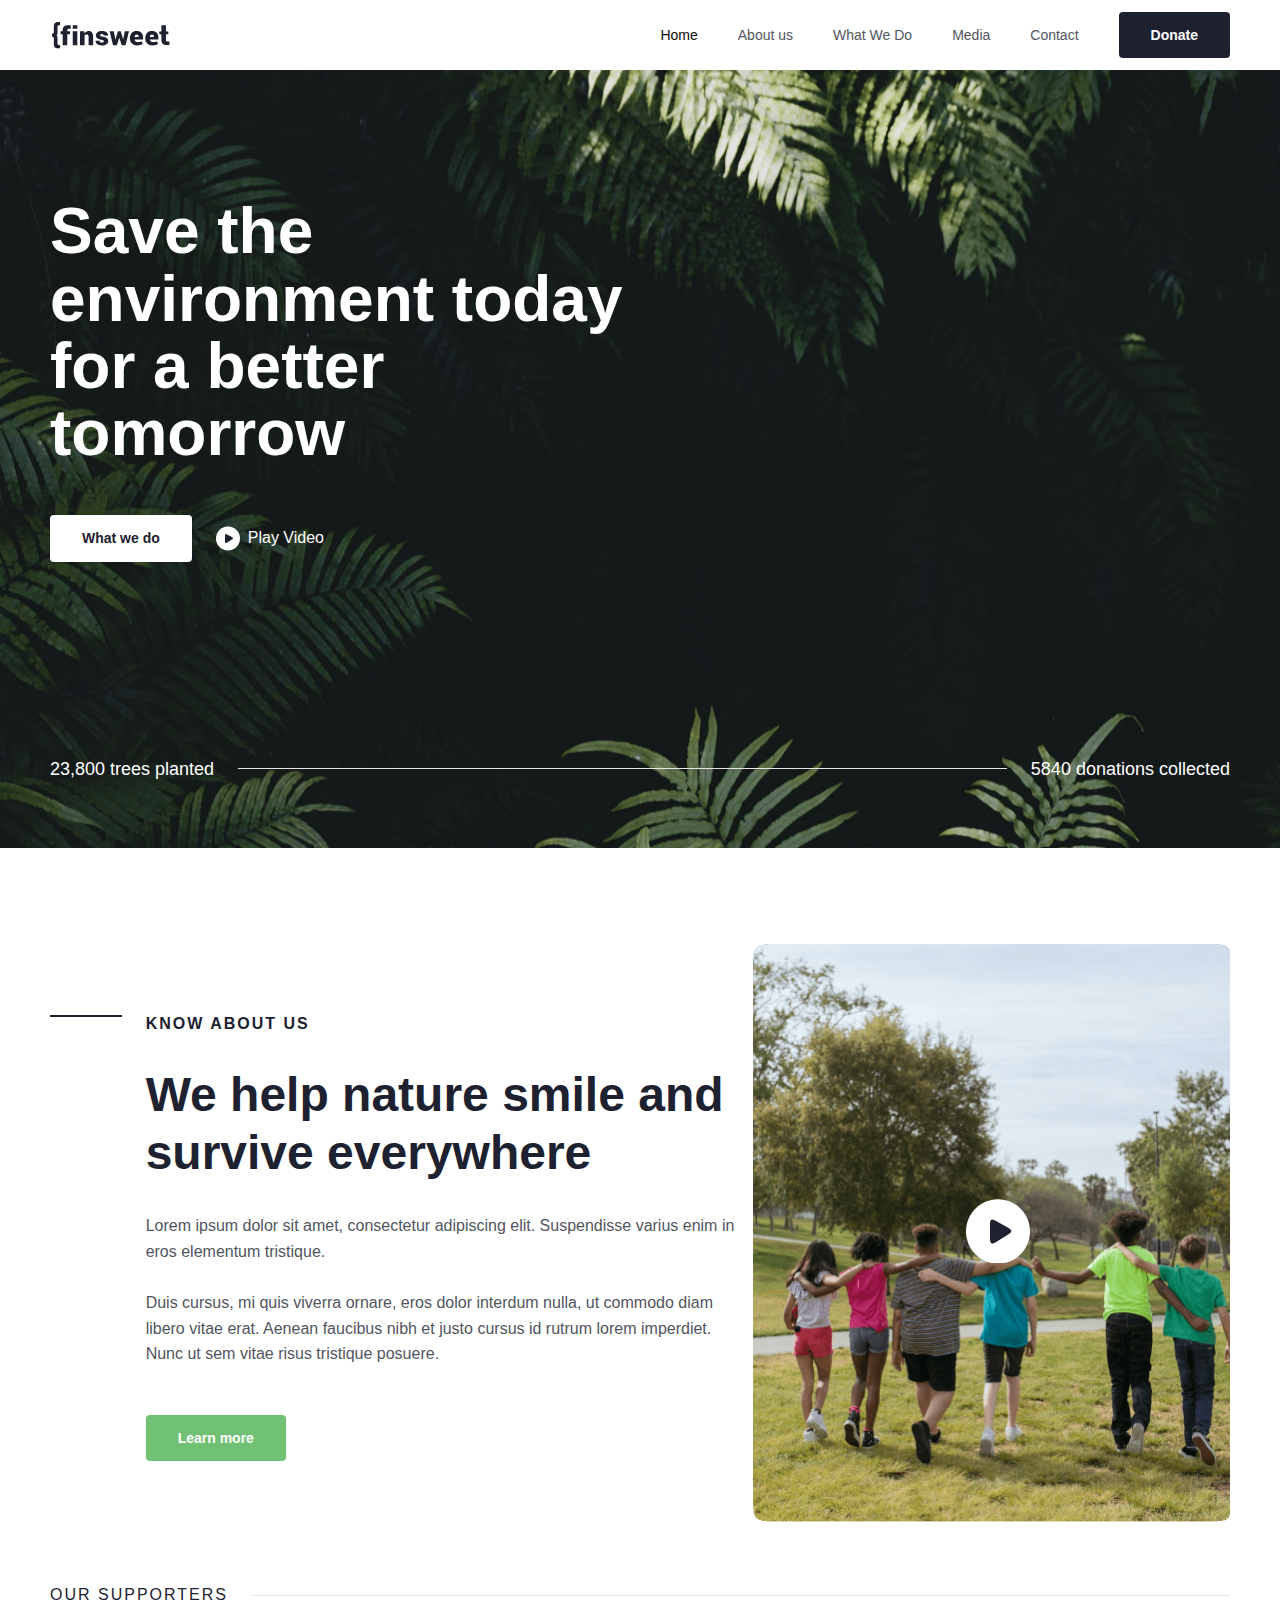
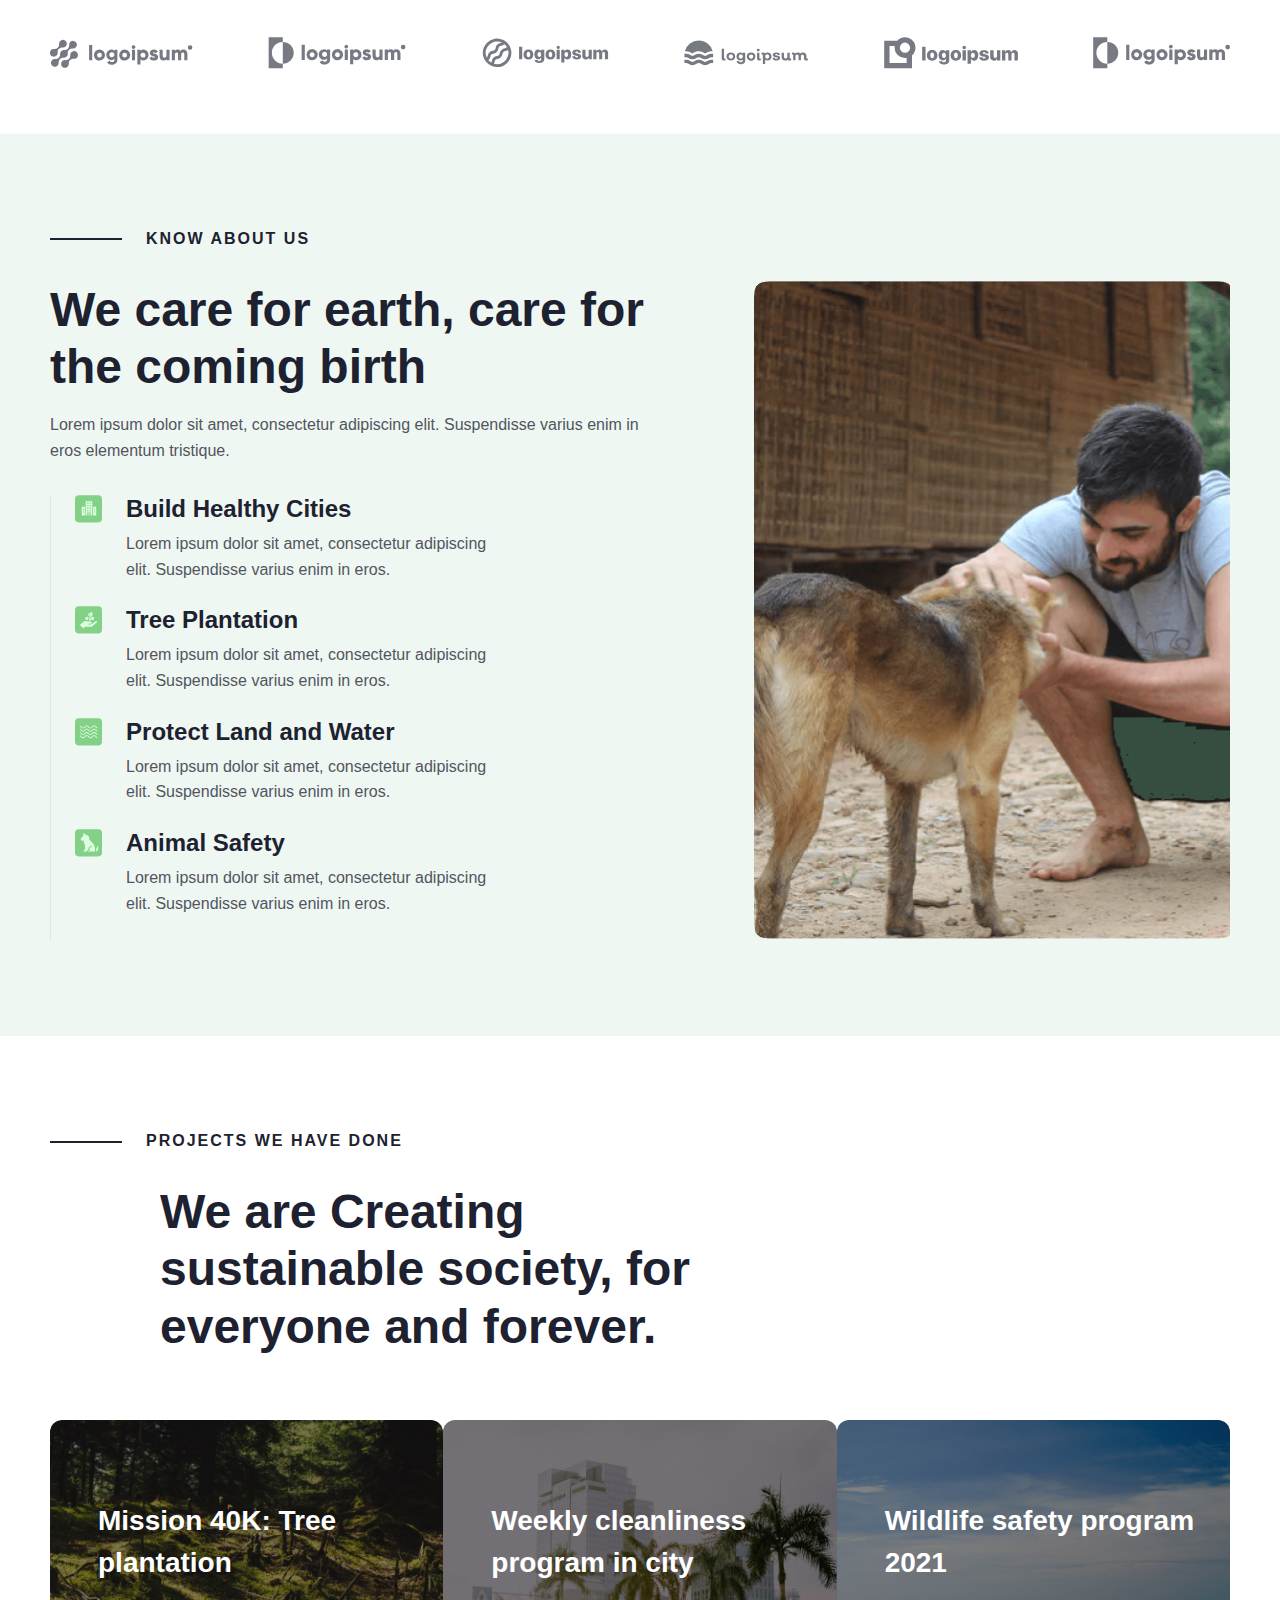
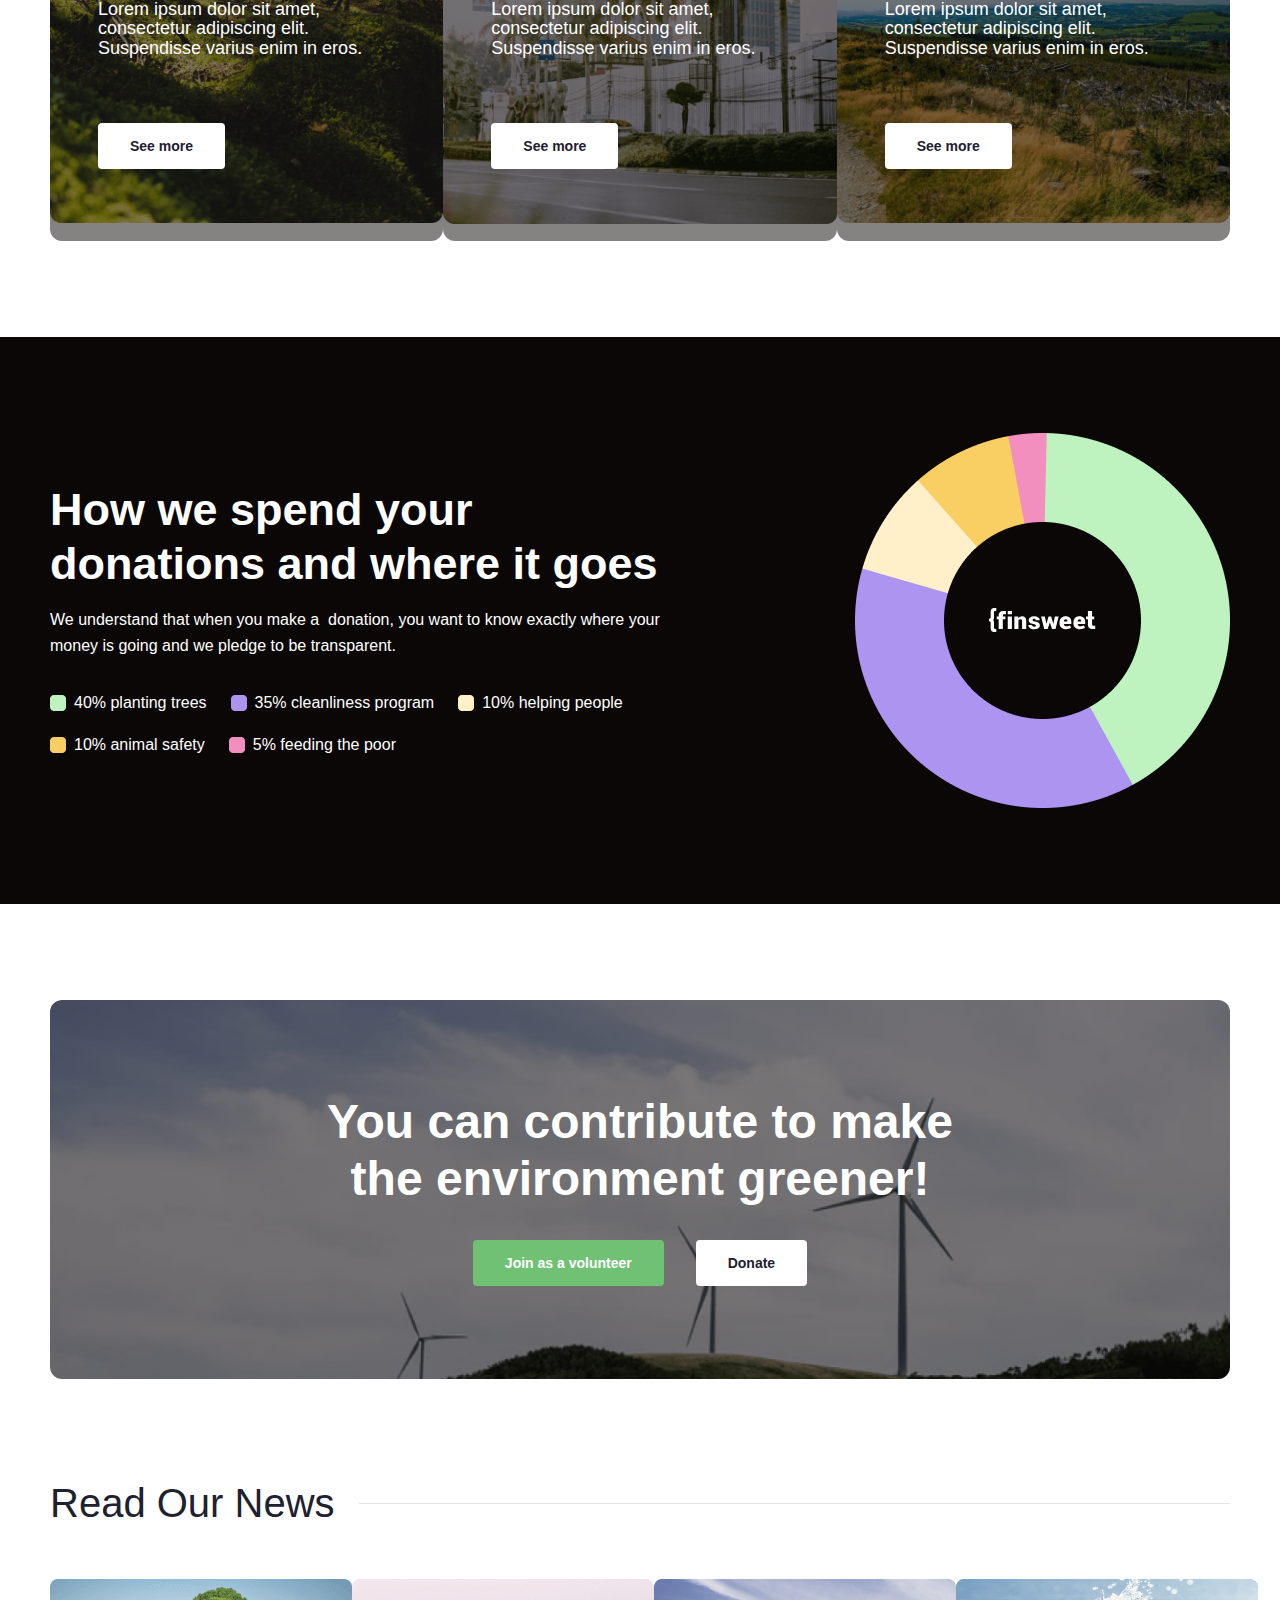
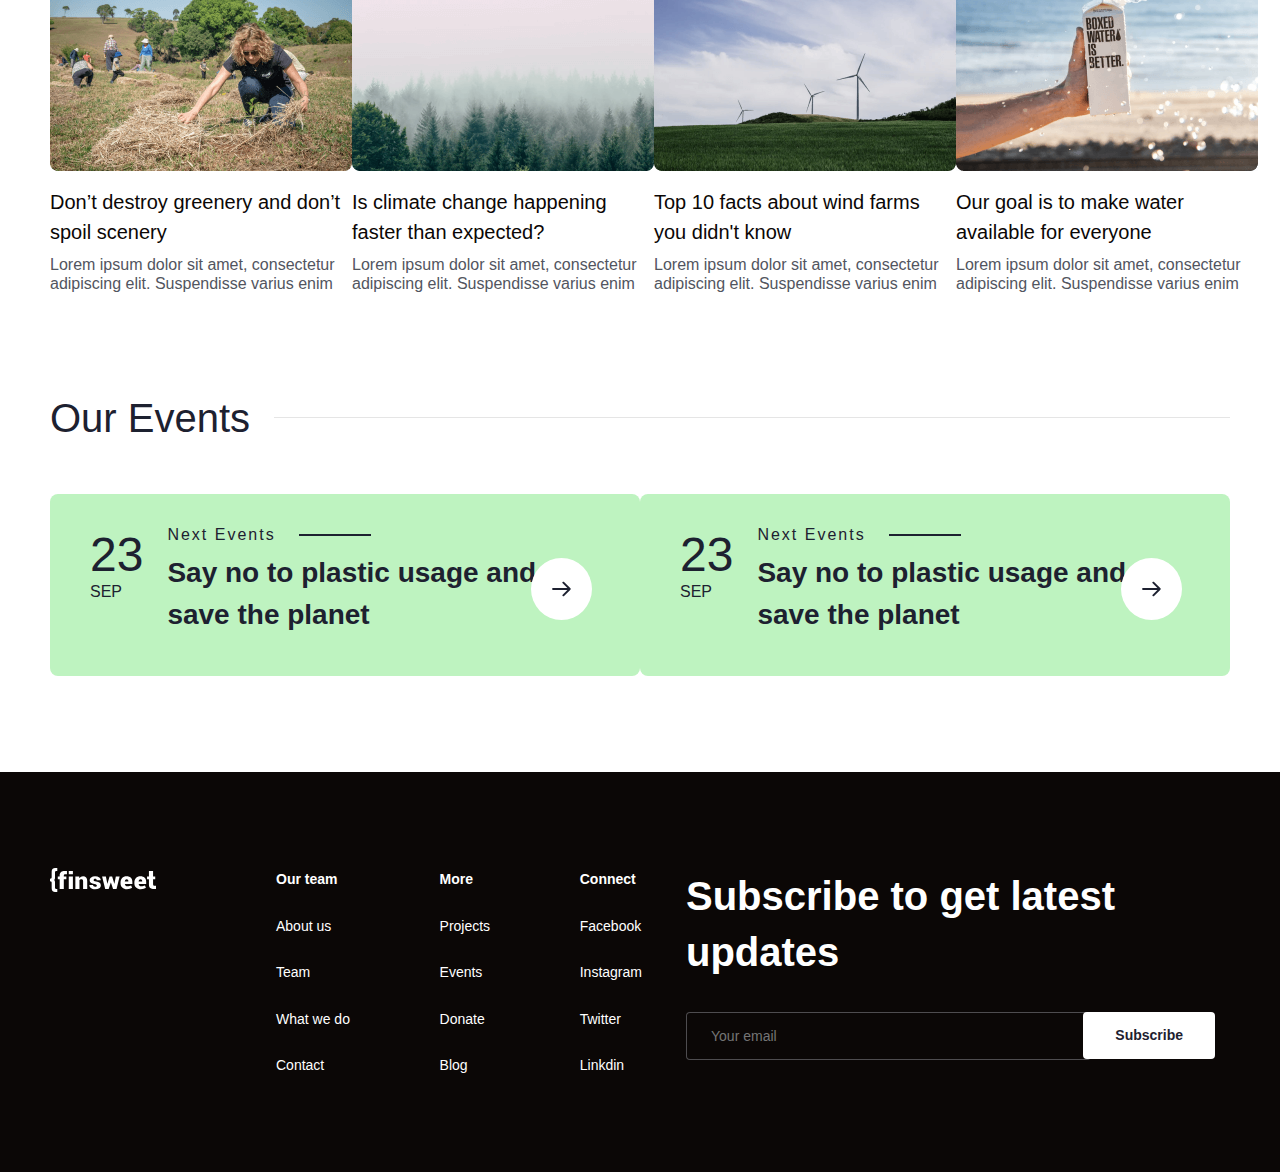
==== commit db23d4ca: "finished home page" ====
--- a/index.html
+++ b/index.html
@@ -343,18 +343,109 @@
             </div>
             <div class="our-news__info_wrapper">
               <div class="info-wrapper__box">
-                <img src="./images/index/our-neews-img-destroy.png" alt="" />
+                <img
+                  src="./images/index/our-neews-img-destroy.png"
+                  alt=""
+                  width="302"
+                  height="192"
+                />
                 <h4>Don’t destroy greenery and don’t spoil scenery</h4>
                 <p>
                   Lorem ipsum dolor sit amet, consectetur adipiscing elit.
                   Suspendisse varius enim
                 </p>
               </div>
+              <div class="info-wrapper__box">
+                <img
+                  src="./images/index/our-neews-img-climate.png"
+                  alt=""
+                  width="302"
+                  height="192"
+                />
+                <h4>Is climate change happening faster than expected?</h4>
+                <p>
+                  Lorem ipsum dolor sit amet, consectetur adipiscing elit.
+                  Suspendisse varius enim
+                </p>
+              </div>
+              <div class="info-wrapper__box">
+                <img
+                  src="./images/index/our-neews-img-facts.png"
+                  alt=""
+                  width="302"
+                  height="192"
+                />
+                <h4>Top 10 facts about wind farms you didn't know</h4>
+                <p>
+                  Lorem ipsum dolor sit amet, consectetur adipiscing elit.
+                  Suspendisse varius enim
+                </p>
+              </div>
+              <div class="info-wrapper__box">
+                <img
+                  src="./images/index/our-neews-img-goal.png"
+                  alt=""
+                  width="302"
+                  height="192"
+                />
+                <h4>Our goal is to make water available for everyone</h4>
+                <p>
+                  Lorem ipsum dolor sit amet, consectetur adipiscing elit.
+                  Suspendisse varius enim
+                </p>
+              </div>
             </div>
           </div>
         </div>
       </section>
       <!-- SECTION OUR NEWS END -->
+
+      <!--  SECTION OUR EVENTS START -->
+      <section class="our-events">
+        <div class="container">
+          <div class="our-events__wrapper">
+            <div class="our-events__title_wrapper">
+              <h2>Our Events</h2>
+              <span></span>
+            </div>
+            <div class="our-events__info_wrapper">
+              <div class="our-events__info_box">
+                <div class="info__date_box">
+                  <h2>23</h2>
+                  <p>sep</p>
+                </div>
+                <div class="info__text_box">
+                  <div class="info__divider_box">
+                    <p>Next Events</p>
+                    <div class="site-divider info-divider__divider"></div>
+                  </div>
+                  <h3>Say no to plastic usage and save the planet</h3>
+                </div>
+                <a class="our-events__arrow_link" href="#">
+                  <img src="./images/index/info-icon-arrow.svg" alt=""
+                /></a>
+              </div>
+              <div class="our-events__info_box">
+                <div class="info__date_box">
+                  <h2>23</h2>
+                  <p>sep</p>
+                </div>
+                <div class="info__text_box">
+                  <div class="info__divider_box">
+                    <p>Next Events</p>
+                    <div class="site-divider info-divider__divider"></div>
+                  </div>
+                  <h3>Say no to plastic usage and save the planet</h3>
+                </div>
+                <a class="our-events__arrow_link" href="#">
+                  <img src="./images/index/info-icon-arrow.svg" alt=""
+                /></a>
+              </div>
+            </div>
+          </div>
+        </div>
+      </section>
+      <!--  SECTION OUR EVENTS END -->
     </main>
     <!-- MAIN END-->
 
--- a/css/style.css
+++ b/css/style.css
@@ -408,7 +408,7 @@
   background-color: #70c174;
   border-radius: 4px;
   font-size: 1.4rem;
-  font-weight: 400;
+  font-weight: 700;
   line-height: 1.6;
   color: #fff;
 }
@@ -418,7 +418,7 @@
   padding: 1.2rem 3.2rem;
   background-color: #fff;
   font-size: 1.4rem;
-  font-weight: 500;
+  font-weight: 700;
   line-height: 1.6;
   color: #1d2130;
 }
@@ -428,7 +428,7 @@
   background-color: #1d2130;
   border-radius: 4px;
   font-size: 1.4rem;
-  font-weight: 400;
+  font-weight: 700;
   line-height: 1.6;
   color: #fff;
 }
@@ -1033,6 +1033,7 @@
 
 .our-news__info_wrapper {
   display: flex;
+  justify-content: space-between;
 }
 
 .info-wrapper__box {
@@ -1054,4 +1055,98 @@
   font-weight: 400;
   line-height: 1.2;
   color: #525560;
+}
+
+.our-events__wrapper {
+  display: flex;
+  flex-direction: column;
+  padding-bottom: 9.6rem;
+}
+
+.our-events__title_wrapper {
+  display: flex;
+  align-items: center;
+  margin-bottom: 4.8rem;
+}
+.our-events__title_wrapper h2 {
+  font-size: 4rem;
+  font-weight: 500;
+  line-height: 1.4;
+  color: #1d2130;
+}
+.our-events__title_wrapper span {
+  flex-grow: 1;
+  margin-left: 2.4rem;
+  height: 1px;
+  background-color: #e5e5e5;
+}
+
+.our-events__info_wrapper {
+  display: flex;
+  justify-content: space-between;
+}
+
+.our-events__info_box {
+  background-color: #bef3c0;
+  border-radius: 8px;
+  display: flex;
+  padding-top: 3.2rem;
+  padding-bottom: 4rem;
+  width: 100%;
+  max-width: 610px;
+  position: relative;
+  gap: 2.4rem;
+}
+
+.info__date_box {
+  margin-left: 4rem;
+}
+.info__date_box h2 {
+  font-size: 4.8rem;
+  font-weight: 500;
+  line-height: 1.2;
+  color: #1d2130;
+}
+.info__date_box p {
+  text-transform: uppercase;
+  font-size: 1.6rem;
+  font-weight: 500;
+  line-height: 1.17;
+  color: #1d2130;
+}
+
+.info__text_box {
+  width: 100%;
+  max-width: 381px;
+}
+.info__text_box h3 {
+  font-size: 2.8rem;
+  font-weight: 700;
+  line-height: 1.5;
+  color: #1d2130;
+}
+
+.info__divider_box {
+  display: flex;
+  align-items: center;
+  gap: 2.3rem;
+  margin-bottom: 8px;
+}
+.info__divider_box p {
+  font-size: 1.6rem;
+  font-weight: 500;
+  line-height: 1.17;
+  color: #1d2130;
+  letter-spacing: 2px;
+}
+
+.our-events__arrow_link {
+  position: absolute;
+  right: 4.8rem;
+  top: 6.4rem;
+}
+.our-events__arrow_link img {
+  padding: 2.3rem 2.1rem;
+  background-color: #fff;
+  border-radius: 50%;
 }/*# sourceMappingURL=style.css.map */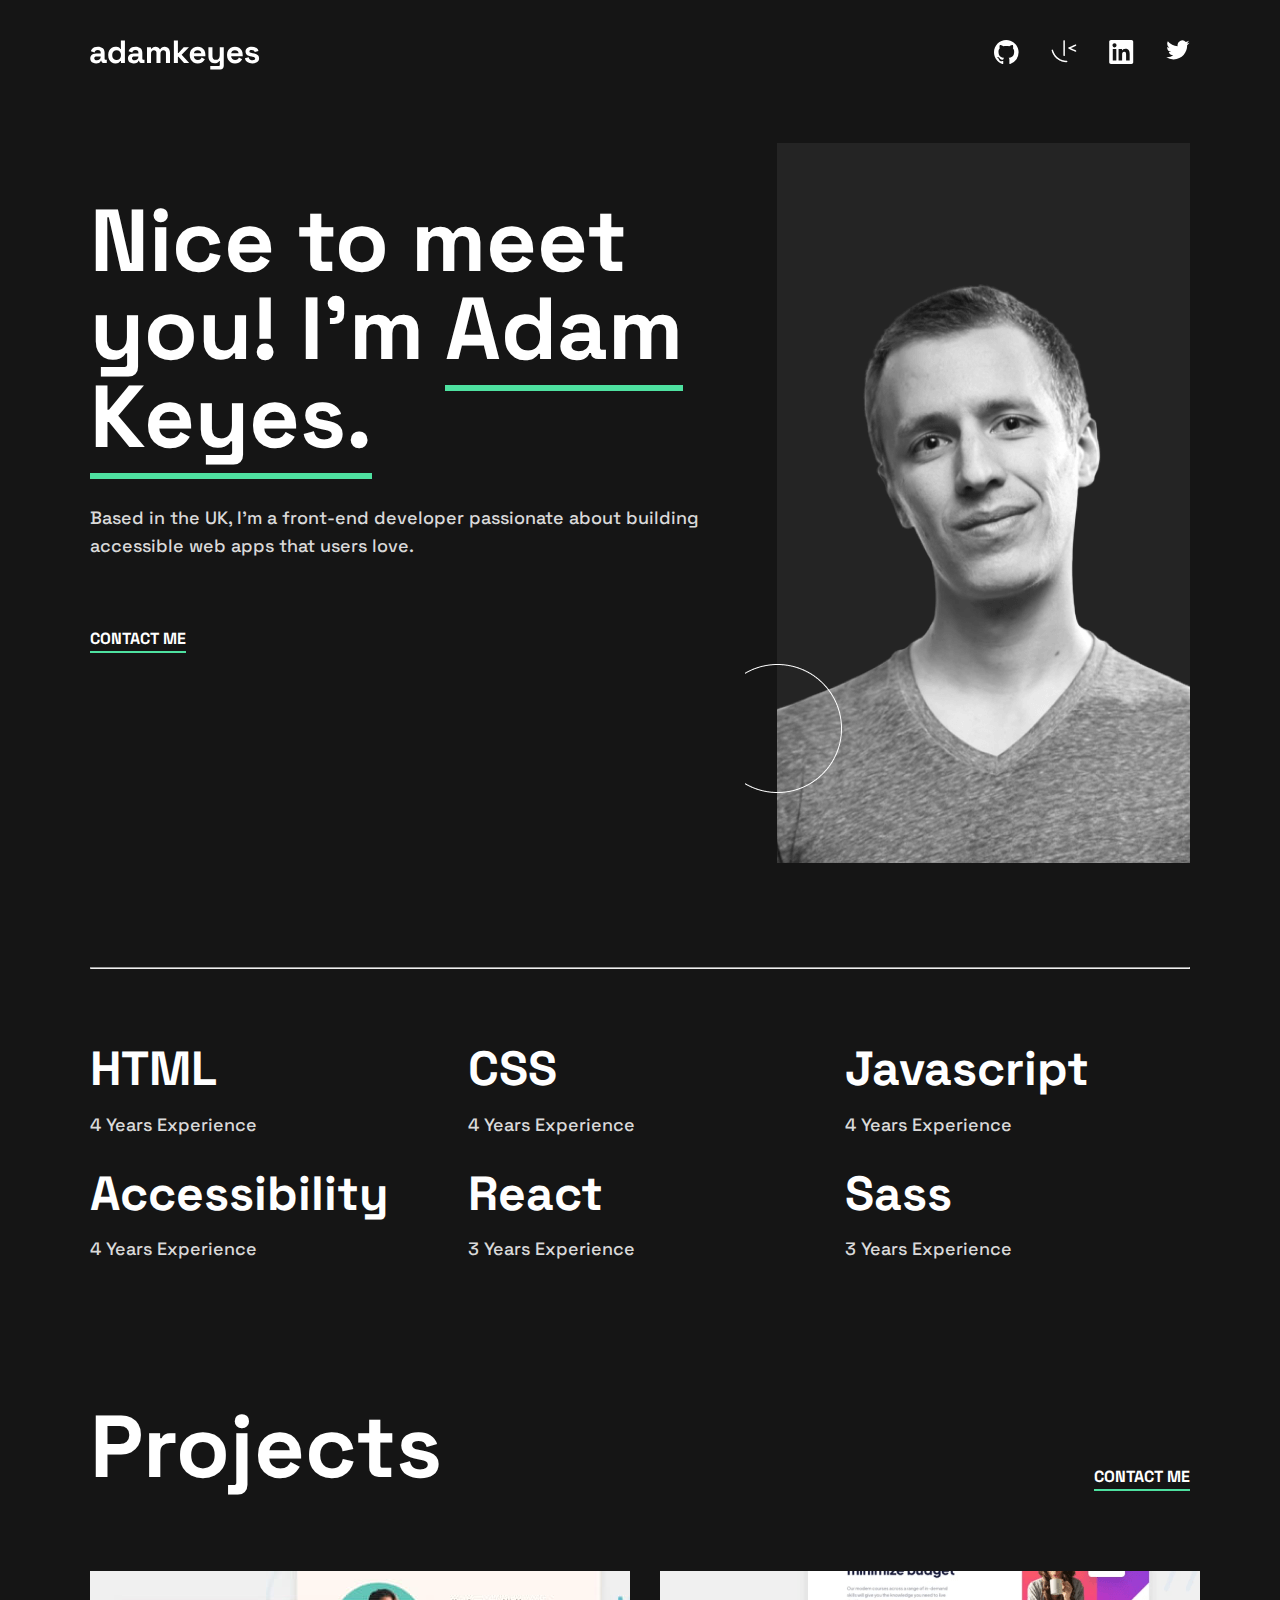
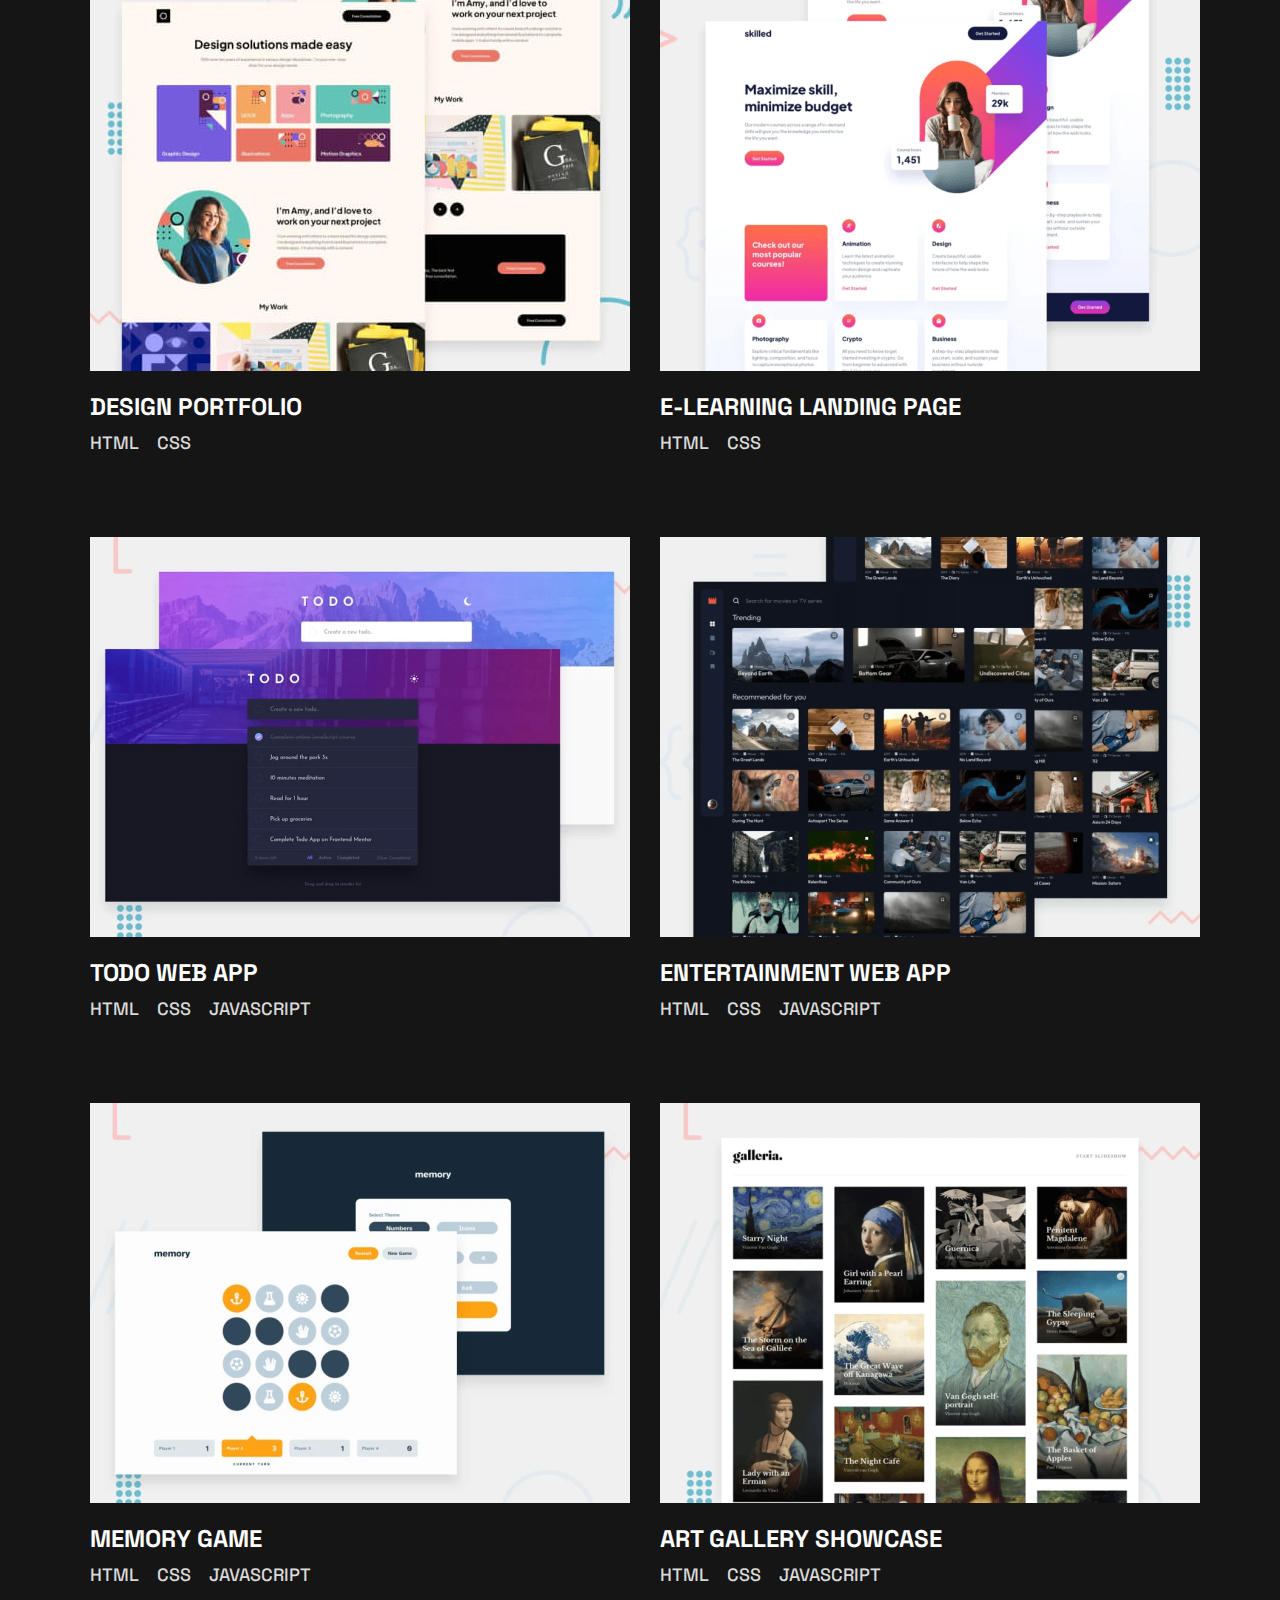
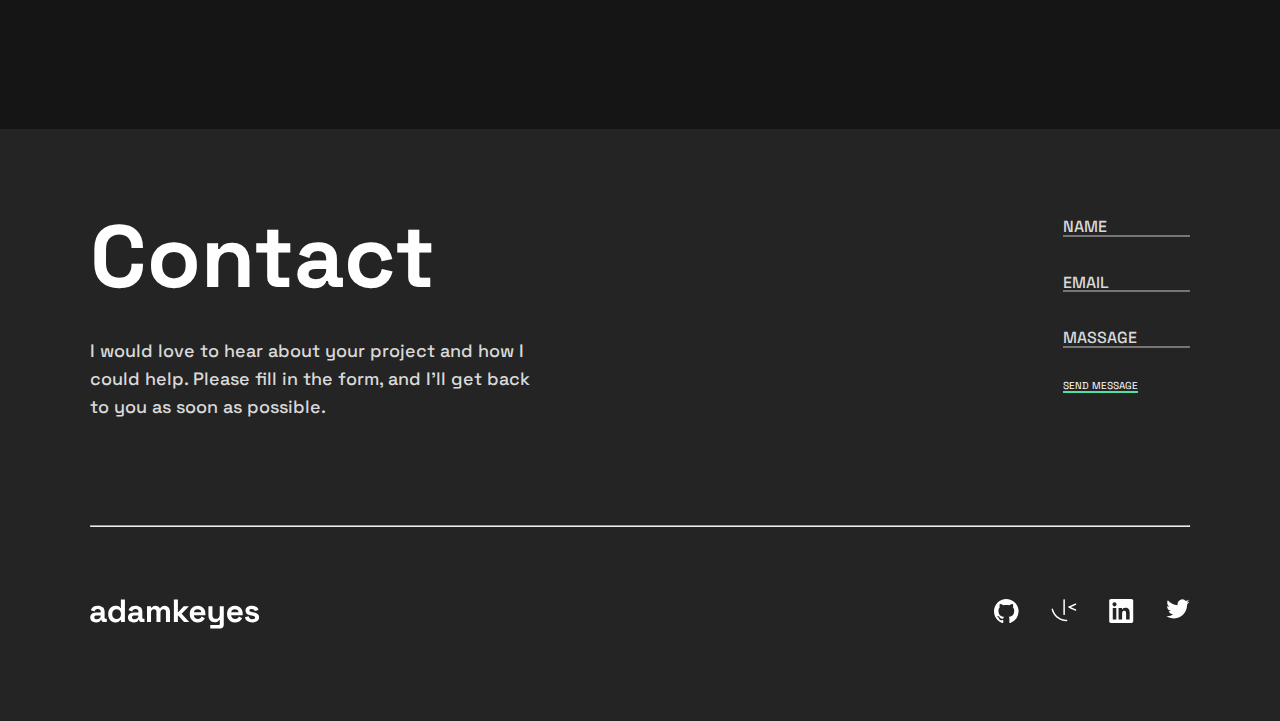
==== commit a274269f: "adam keys site ready" ====
--- a/index.html
+++ b/index.html
@@ -3,511 +3,249 @@
   <head>
     <meta charset="UTF-8" />
     <meta name="viewport" content="width=device-width, initial-scale=1.0" />
-    <title>Finsweet</title>
+    <title>Adam Keys</title>
     <link rel="stylesheet" href="./css/style.css" />
   </head>
   <body>
     <!-- HEADER START -->
     <header class="header">
-      <div class="container">
-        <div class="header__wrapper">
-          <a href="./index.html" class="header__site-logo_link"
+      <div class="container header-content">
+        <div class="header-icons">
+          <a href="#"
             ><img
-              src="./images/header-footer/site-black-logo.svg"
-              alt=""
-              width="122"
-              height="28"
-              class="header__site-logo_img"
+              src="./images/svg image/adamkeyes_logo.svg"
+              alt="site-logo for adamkeys"
           /></a>
-          <ul class="header__site-nav_list">
-            <li>
-              <a class="header__site-nav_link-active" href="#">Home</a>
-            </li>
-            <li><a class="header__site-nav_link" href="#">About us</a></li>
-            <li><a class="header__site-nav_link" href="#">What We Do</a></li>
-            <li><a class="header__site-nav_link" href="#">Media</a></li>
-            <li><a class="header__site-nav_link" href="#">Contact</a></li>
-          </ul>
-          <a href="#" class="navbar-btn header-btn">Donate</a>
-        </div>
+          <ul class="header-list">
+            <li class="header-item">
+              <a href="#"
+                ><img src="./images/svg image/icons_github-fill.svg" alt=""
+              /></a>
+            </li>
+            <li class="header-item">
+              <a href="#"
+                ><img src="./images/png image/Shape_icon.png" alt=""
+              /></a>
+            </li>
+            <li class="header-item">
+              <a href="#"
+                ><img src="./images/svg image/LinkedIn_icon.svg" alt=""
+              /></a>
+            </li>
+            <li class="header-item">
+              <a href="#"
+                ><img src="./images/svg image/icons_twitter-fill.svg" alt=""
+              /></a>
+            </li>
+          </ul>
+        </div>
+        <div class="header-hero">
+          <div class="header-text">
+            <h1>
+              Nice to meet you! I'm <span class="header-span">Adam Keyes.</span>
+            </h1>
+            <p>
+              Based in the UK, I’m a front-end developer passionate about
+              building accessible web apps that users love.
+            </p>
+            <a class="header-text_link" href="#">CONTACT ME</a>
+          </div>
+          <div class="hero-image">
+            <img
+              src="./images/png image/adamkeyes.png"
+              alt="web-developer adamkeys"
+              width="445"
+              height="720" />
+          </div>
+        </div>
+        <hr />
       </div>
     </header>
     <!-- HEADER END -->
 
     <!-- MAIN START-->
     <main class="main">
-      <!-- SECTION HERO START -->
-      <section class="hero">
-        <div class="container">
-          <div class="hero__wrapper">
-            <div class="hero__wrapper_title">
-              <h1>Save the environment today for a better tomorrow</h1>
-              <div class="hero__title_btn-wrapper">
-                <a href="#" class="secondary-btn">What we do</a>
-                <a href="#" class="hero__play-video_link">
-                  <img src="./images/index/hero-play-icon.svg" alt="" />
-                  <p>Play Video</p>
-                </a>
-              </div>
-            </div>
-            <div class="hero__wrapper_bottom">
-              <p>23,800 trees planted</p>
-              <span></span>
-              <p>5840 donations collected</p>
-            </div>
-          </div>
+      <section class="practic">
+        <div class="container practic-content">
+          <ul class="practic-list">
+            <li class="practic-item">
+              <h3>HTML</h3>
+              <p>4 Years Experience</p>
+            </li>
+            <li class="practic-item">
+              <h3>CSS</h3>
+              <p>4 Years Experience</p>
+            </li>
+            <li class="practic-item">
+              <h3>Javascript</h3>
+              <p>4 Years Experience</p>
+            </li>
+          </ul>
+          <ul class="practic-list">
+            <li class="practic-item">
+              <h3>Accessibility</h3>
+              <p>4 Years Experience</p>
+            </li>
+            <li class="practic-item">
+              <h3>React</h3>
+              <p>3 Years Experience</p>
+            </li>
+            <li class="practic-item">
+              <h3>Sass</h3>
+              <p>3 Years Experience</p>
+            </li>
+          </ul>
         </div>
       </section>
-      <!-- SECTION HERO END -->
-
-      <!-- SECTION NATURE START -->
-      <section class="nature">
-        <div class="container">
-          <div class="nature__wrapper">
-            <div class="nature__hero_wrapper">
-              <div class="site-divider nature__divider"></div>
-              <div class="nature__info">
-                <p class="nature-info__title_text">Know About us</p>
-                <h2>We help nature smile and survive everywhere</h2>
-                <p class="nature-info__text">
-                  Lorem ipsum dolor sit amet, consectetur adipiscing elit.
-                  Suspendisse varius enim in eros elementum tristique.
-                  <br />
-                  <br />
-                  ‍Duis cursus, mi quis viverra ornare, eros dolor interdum
-                  nulla, ut commodo diam libero vitae erat. Aenean faucibus nibh
-                  et justo cursus id rutrum lorem imperdiet. Nunc ut sem vitae
-                  risus tristique posuere.
-                </p>
-                <a class="primary-btn" href="#">Learn more</a>
-              </div>
-              <div class="nature-bg">
-                <a href="#"
-                  ><img
-                    src="./images/index/hero-play-icon.svg"
-                    alt=""
-                    width="64"
-                    height="64"
-                /></a>
-              </div>
-            </div>
-            <div class="nature__supporters_wrapper">
-              <div class="supporters__text_wrapper">
-                <p>our Supporters</p>
-                <span></span>
-              </div>
-              <div class="supporters__logo_wrapper">
-                <img src="./images/index/nature-logoipsum1.svg" alt="" />
-                <img src="./images/index/nature-logoipsum2.svg" alt="" />
-                <img src="./images/index/nature-logoipsum3.svg" alt="" />
-                <img src="./images/index/nature-logoipsum4.svg" alt="" />
-                <img src="./images/index/nature-logoipsum5.svg" alt="" />
-                <img src="./images/index/nature-logoipsum6.svg" alt="" />
-              </div>
-            </div>
+      <section class="project">
+        <div class="container project-content">
+          <div class="project-title">
+            <h2>Projects</h2>
+            <h6><a href="#">CONTACT ME</a></h6>
+          </div>
+          <div class="adams-projects">
+            <ul class="adms-project_list">
+              <li class="adams-project_item">
+                <img
+                  src="./images/jpg image/design partfolio.jpg"
+                  alt=""
+                  width="540"
+                  height="400" />
+                <h4>DESIGN PORTFOLIO</h4>
+                <span
+                  ><p>HTML</p>
+                  <p>CSS</p></span
+                >
+              </li>
+              <li class="adams-project_item">
+                <img
+                  src="./images/png image/e-learning.png"
+                  alt=""
+                  width="540"
+                  height="400" />
+                <h4>E-LEARNING LANDING PAGE</h4>
+                <span
+                  ><p>HTML</p>
+                  <p>CSS</p></span
+                >
+              </li>
+            </ul>
+            <ul class="adms-project_list">
+              <li class="adams-project_item">
+                <img
+                  src="./images/png image/todo web app.png"
+                  alt=""
+                  width="540"
+                  height="400" />
+                <h4>TODO WEB APP</h4>
+                <span
+                  ><p>HTML</p>
+                  <p>CSS</p>
+                  <p>JAVASCRIPT</p></span
+                >
+              </li>
+              <li class="adams-project_item">
+                <img
+                  src="./images/png image/entertainment.png"
+                  alt=""
+                  width="540"
+                  height="400" />
+                <h4>ENTERTAINMENT WEB APP</h4>
+                <span
+                  ><p>HTML</p>
+                  <p>CSS</p>
+                  <p>JAVASCRIPT</p></span
+                >
+              </li>
+            </ul>
+            <ul class="adms-project_list">
+              <li class="adams-project_item">
+                <img
+                  src="./images/png image/memory game.png"
+                  alt=""
+                  width="540"
+                  height="400" />
+                <h4>MEMORY GAME</h4>
+                <span
+                  ><p>HTML</p>
+                  <p>CSS</p>
+                  <p>JAVASCRIPT</p></span
+                >
+              </li>
+              <li class="adams-project_item">
+                <img
+                  src="./images/png image/art gallery.png"
+                  alt=""
+                  width="540"
+                  height="400" />
+                <h4>ART GALLERY SHOWCASE</h4>
+                <span
+                  ><p>HTML</p>
+                  <p>CSS</p>
+                  <p>JAVASCRIPT</p></span
+                >
+              </li>
+            </ul>
           </div>
         </div>
       </section>
-      <!-- SECTION NATURE END -->
-
-      <!-- SECTION COMING BIRTH START -->
-      <section class="coming-birth">
-        <div class="container">
-          <div class="coming-birth__wrappper">
-            <div class="coming-birth__divider_wrapper">
-              <div class="site-divider coming-birth__divider"></div>
-              <p class="coming-birth_title_text">Know About us</p>
-            </div>
-            <div class="coming-birth__box">
-              <div class="coming-birth__info_wrapper">
-                <h2>We care for earth, care for the coming birth</h2>
-                <p>
-                  Lorem ipsum dolor sit amet, consectetur adipiscing elit.
-                  Suspendisse varius enim in eros elementum tristique.
-                </p>
-                <div class="coming-birth__box_info">
-                  <div class="coming-birth__mini-box_info">
-                    <img
-                      src="./images/index/coming-birth-icon-build.svg"
-                      alt=""
-                      width="28"
-                      height="28"
-                    />
-                    <div class="mini-box-info__text_wrapper">
-                      <h4>Build Healthy Cities</h4>
-                      <p>
-                        Lorem ipsum dolor sit amet, consectetur adipiscing elit.
-                        Suspendisse varius enim in eros.
-                      </p>
-                    </div>
-                  </div>
-                  <div class="coming-birth__mini-box_info">
-                    <img
-                      src="./images/index/coming-birth-icon-tree.svg"
-                      alt=""
-                      width="28"
-                      height="28"
-                    />
-                    <div class="mini-box-info__text_wrapper">
-                      <h4>Tree Plantation</h4>
-                      <p>
-                        Lorem ipsum dolor sit amet, consectetur adipiscing elit.
-                        Suspendisse varius enim in eros.
-                      </p>
-                    </div>
-                  </div>
-                  <div class="coming-birth__mini-box_info">
-                    <img
-                      src="./images/index/coming-birth-icon-protect.svg"
-                      alt=""
-                      width="28"
-                      height="28"
-                    />
-                    <div class="mini-box-info__text_wrapper">
-                      <h4>Protect Land and Water</h4>
-                      <p>
-                        Lorem ipsum dolor sit amet, consectetur adipiscing elit.
-                        Suspendisse varius enim in eros.
-                      </p>
-                    </div>
-                  </div>
-                  <div class="coming-birth__mini-box_info">
-                    <img
-                      src="./images/index/coming-birth-icon-animal.svg"
-                      alt=""
-                      width="28"
-                      height="28"
-                    />
-                    <div class="mini-box-info__text_wrapper">
-                      <h4>Animal Safety</h4>
-                      <p>
-                        Lorem ipsum dolor sit amet, consectetur adipiscing elit.
-                        Suspendisse varius enim in eros.
-                      </p>
-                    </div>
-                  </div>
-                </div>
-              </div>
-              <div class="coming-birth-bg-img"></div>
-            </div>
-          </div>
-        </div>
-      </section>
-      <!-- SECTION COMING BIRTH END -->
-
-      <!--SECTION CREATING START -->
-      <section class="creating">
-        <div class="container">
-          <div class="creating__wrapper">
-            <div class="creating__divider_wrapper">
-              <div class="site-divider creating__divider"></div>
-              <p class="creating_title_text">Projects we have done</p>
-            </div>
-            <div class="creating__title_wrapper">
-              <h2>
-                We are Creating sustainable society, for everyone and forever.
-              </h2>
-            </div>
-            <div class="creating__images_wrapper">
-              <div class="images-wrapper__box_mission">
-                <div class="creating-iamges__text_wrapper">
-                  <h4>Mission 40K: Tree plantation</h4>
-                  <p>
-                    Lorem ipsum dolor sit amet, consectetur adipiscing elit.
-                    Suspendisse varius enim in eros.
-                  </p>
-                  <a href="#" class="secondary-btn creating-btn">See more</a>
-                </div>
-              </div>
-
-              <div class="images-wrapper__box_weekly">
-                <div class="creating-iamges__text_wrapper">
-                  <h4>Weekly cleanliness program in city</h4>
-                  <p>
-                    Lorem ipsum dolor sit amet, consectetur adipiscing elit.
-                    Suspendisse varius enim in eros.
-                  </p>
-                  <a href="#" class="secondary-btn creating-btn">See more</a>
-                </div>
-              </div>
-
-              <div class="images-wrapper__box_wildlife">
-                <div class="creating-iamges__text_wrapper">
-                  <h4>Wildlife safety program 2021</h4>
-                  <p>
-                    Lorem ipsum dolor sit amet, consectetur adipiscing elit.
-                    Suspendisse varius enim in eros.
-                  </p>
-                  <a href="#" class="creating-btn secondary-btn">See more</a>
-                </div>
-              </div>
-            </div>
-          </div>
-        </div>
-      </section>
-      <!--SECTION CREATING END -->
-
-      <!--SECTION DONATING START -->
-      <section class="donating">
-        <div class="container">
-          <div class="donating__wrapper">
-            <div class="donating__info">
-              <h2>How we spend your donations and where it goes</h2>
-              <p>
-                We understand that when you make a  donation, you want to know
-                exactly where your money is going and we pledge to be
-                transparent.
-              </p>
-              <div class="donating-info__percentage_box">
-                <div class="donating__percentage">
-                  <img
-                    src="./images/index/donation-img-trees.png"
-                    alt=""
-                    width="16"
-                    height="16"
-                  />
-                  <p>40% planting trees</p>
-                </div>
-                <div class="donating__percentage">
-                  <img
-                    src="./images/index/donation-img-programm.png"
-                    alt=""
-                    width="16"
-                    height="16"
-                  />
-                  <p>35% cleanliness program</p>
-                </div>
-                <div class="donating__percentage">
-                  <img
-                    src="./images/index/donation-img-people.png"
-                    alt=""
-                    width="16"
-                    height="16"
-                  />
-                  <p>10% helping people</p>
-                </div>
-              </div>
-              <div class="donating-info__percentage_box">
-                <div class="donating__percentage">
-                  <img
-                    src="./images/index/donation-img-safety.png"
-                    alt=""
-                    width="16"
-                    height="16"
-                  />
-                  <p>10% animal safety</p>
-                </div>
-                <div class="donating__percentage">
-                  <img
-                    src="./images/index/donation-img-poor.png"
-                    alt=""
-                    width="16"
-                    height="16"
-                  />
-                  <p>5% feeding the poor</p>
-                </div>
-              </div>
-            </div>
-            <div class="donating__bg">
-              <a href="#"
-                ><img src="./images/header-footer/site-white-logo.svg" alt=""
-              /></a>
-            </div>
-          </div>
-        </div>
-      </section>
-      <!--SECTION DONATING END -->
-
-      <!-- SECTION GREENER START -->
-      <section class="greener">
-        <div class="container greener-bg">
-          <div class="greener__wrapper">
-            <div class="greener__text_wrapper">
-              <h2>You can contribute to make the environment greener!</h2>
-            </div>
-            <div class="greener-btn__wrapper">
-              <a class="primary-btn" href="#">Join as a volunteer</a>
-              <a class="secondary-btn" href="#">Donate</a>
-            </div>
-          </div>
-        </div>
-      </section>
-      <!-- SECTION GREENER END -->
-      <!-- SECTION OUR NEWS START -->
-      <section class="our-news">
-        <div class="container">
-          <div class="our-news__wrapper">
-            <div class="our-news__title_wrapper">
-              <h2>Read Our News</h2>
-              <span></span>
-            </div>
-            <div class="our-news__info_wrapper">
-              <div class="info-wrapper__box">
-                <img
-                  src="./images/index/our-neews-img-destroy.png"
-                  alt=""
-                  width="302"
-                  height="192"
-                />
-                <h4>Don’t destroy greenery and don’t spoil scenery</h4>
-                <p>
-                  Lorem ipsum dolor sit amet, consectetur adipiscing elit.
-                  Suspendisse varius enim
-                </p>
-              </div>
-              <div class="info-wrapper__box">
-                <img
-                  src="./images/index/our-neews-img-climate.png"
-                  alt=""
-                  width="302"
-                  height="192"
-                />
-                <h4>Is climate change happening faster than expected?</h4>
-                <p>
-                  Lorem ipsum dolor sit amet, consectetur adipiscing elit.
-                  Suspendisse varius enim
-                </p>
-              </div>
-              <div class="info-wrapper__box">
-                <img
-                  src="./images/index/our-neews-img-facts.png"
-                  alt=""
-                  width="302"
-                  height="192"
-                />
-                <h4>Top 10 facts about wind farms you didn't know</h4>
-                <p>
-                  Lorem ipsum dolor sit amet, consectetur adipiscing elit.
-                  Suspendisse varius enim
-                </p>
-              </div>
-              <div class="info-wrapper__box">
-                <img
-                  src="./images/index/our-neews-img-goal.png"
-                  alt=""
-                  width="302"
-                  height="192"
-                />
-                <h4>Our goal is to make water available for everyone</h4>
-                <p>
-                  Lorem ipsum dolor sit amet, consectetur adipiscing elit.
-                  Suspendisse varius enim
-                </p>
-              </div>
-            </div>
-          </div>
-        </div>
-      </section>
-      <!-- SECTION OUR NEWS END -->
-
-      <!--  SECTION OUR EVENTS START -->
-      <section class="our-events">
-        <div class="container">
-          <div class="our-events__wrapper">
-            <div class="our-events__title_wrapper">
-              <h2>Our Events</h2>
-              <span></span>
-            </div>
-            <div class="our-events__info_wrapper">
-              <div class="our-events__info_box">
-                <div class="info__date_box">
-                  <h2>23</h2>
-                  <p>sep</p>
-                </div>
-                <div class="info__text_box">
-                  <div class="info__divider_box">
-                    <p>Next Events</p>
-                    <div class="site-divider info-divider__divider"></div>
-                  </div>
-                  <h3>Say no to plastic usage and save the planet</h3>
-                </div>
-                <a class="our-events__arrow_link" href="#">
-                  <img src="./images/index/info-icon-arrow.svg" alt=""
-                /></a>
-              </div>
-              <div class="our-events__info_box">
-                <div class="info__date_box">
-                  <h2>23</h2>
-                  <p>sep</p>
-                </div>
-                <div class="info__text_box">
-                  <div class="info__divider_box">
-                    <p>Next Events</p>
-                    <div class="site-divider info-divider__divider"></div>
-                  </div>
-                  <h3>Say no to plastic usage and save the planet</h3>
-                </div>
-                <a class="our-events__arrow_link" href="#">
-                  <img src="./images/index/info-icon-arrow.svg" alt=""
-                /></a>
-              </div>
-            </div>
-          </div>
-        </div>
-      </section>
-      <!--  SECTION OUR EVENTS END -->
     </main>
     <!-- MAIN END-->
 
     <!-- FOOTER START -->
     <footer class="footer">
-      <div class="container">
-        <div class="footer__wrapper">
-          <div class="footer__mini-wrapper_left">
-            <a href="./index.html"
-              ><img
-                src="./images/header-footer/site-white-logo.svg"
-                alt=""
-                width="106"
-                height="24"
-            /></a>
-          </div>
-          <div class="footer__mini-wrapper_center">
-            <div class="footer__wrapper-nav">
-              <p class="footer-nav__title">Our team</p>
-              <ul class="footer__list">
-                <li><a href="#">About us</a></li>
-                <li><a href="#">Team</a></li>
-                <li><a href="#">What we do</a></li>
-                <li><a href="#">Contact</a></li>
-              </ul>
-            </div>
-            <div class="footer__wrapper-nav">
-              <p class="footer-nav__title">More</p>
-              <ul class="footer__list">
-                <li><a href="#">Projects</a></li>
-                <li><a href="#">Events</a></li>
-                <li><a href="#">Donate</a></li>
-                <li><a href="#">Blog</a></li>
-              </ul>
-            </div>
-            <div class="footer__wrapper-nav">
-              <p class="footer-nav__title">Connect</p>
-              <ul class="footer__list">
-                <li><a href="#">Facebook</a></li>
-                <li><a href="#">Instagram</a></li>
-                <li><a href="#">Twitter</a></li>
-                <li><a href="#">Linkdin </a></li>
-              </ul>
-            </div>
-          </div>
-          <div class="footer__mini-wrapper_right">
-            <h2 class="footer__title">Subscribe to get latest updates</h2>
-            <form
-              class="footer__form"
-              action="https://echohtmlacademy.ru"
-              method="post"
-            >
-              <input
-                class="footer__input_email"
-                type="email"
-                placeholder="Your email"
-                name="user-email"
-                required
-              />
-              <button class="footer-btn secondary-btn">Subscribe</button>
+      <div class="container footer-content">
+        <div class="contact">
+          <div class="contact-description">
+            <h2>Contact</h2>
+            <p>
+              I would love to hear about your project and how I could help.
+              Please fill in the form, and I’ll get back to you as soon as
+              possible.
+            </p>
+          </div>
+          <div class="forms">
+            <form action="" class="footer-input">
+              <input type="text" placeholder="NAME" />
+
+              <input type="email" placeholder="EMAIL" />
+
+              <input type="text" placeholder="MASSAGE" />
             </form>
-          </div>
+            <span><a href="#">SEND MESSAGE</a></span>
+          </div>
+          
+        </div>
+        <hr>
+        <div class="footer-end">
+          
+          <a href="#">
+            <img
+              src="./images/svg image/adamkeyes_logo.svg"
+              alt="site-logo for adamkeys"/>
+        </a>
+          <ul class="header-list">
+            <li class="header-item">
+              <a href="#"
+                ><img src="./images/svg image/icons_github-fill.svg" alt=""
+              /></a>
+            </li>
+            <li class="header-item">
+              <a href="#"
+                ><img src="./images/png image/Shape_icon.png" alt=""
+              /></a>
+            </li>
+            <li class="header-item">
+              <a href="#"
+                ><img src="./images/svg image/LinkedIn_icon.svg" alt=""
+              /></a>
+            </li>
+            <li class="header-item">
+              <a href="#"
+                ><img src="./images/svg image/icons_twitter-fill.svg" alt=""
+              /></a>
+            </li>
+          </ul>
         </div>
       </div>
     </footer>
--- a/css/style.css
+++ b/css/style.css
@@ -356,797 +356,270 @@
   display: flex;
   flex-direction: column;
   height: 100%;
+  background-color: #151515;
+  font-family: "Space Grotesk", sans-serif;
 }
 
 .container {
   width: 100%;
-  max-width: 1380px;
+  max-width: 1200px;
   margin-left: auto;
   margin-right: auto;
   padding-left: 5rem;
   padding-right: 5rem;
 }
 
-.active-text {
-  color: #0b0706;
-}
-
-/* roboto-regular - cyrillic_latin */
+/* space-grotesk-regular - latin */
 @font-face {
-  font-display: swap; /* Check https://developer.mozilla.org/en-US/docs/Web/CSS/@font-face/font-display for other options. */
-  font-family: "Roboto";
+  font-display: swap;
+  font-family: "Space Grotesk";
   font-style: normal;
   font-weight: 400;
-  src: url("../fonts/roboto-v30-cyrillic_latin-regular.woff2") format("woff2"); /* Chrome 36+, Opera 23+, Firefox 39+, Safari 12+, iOS 10+ */
-}
-/* roboto-500 - cyrillic_latin */
+  src: url("../../fonts/space-grotesk-v15-latin-regular.woff2") format("woff2");
+}
+/* space-grotesk-500 - latin */
 @font-face {
-  font-display: swap; /* Check https://developer.mozilla.org/en-US/docs/Web/CSS/@font-face/font-display for other options. */
-  font-family: "Roboto";
+  font-display: swap;
+  font-family: "Space Grotesk";
   font-style: normal;
   font-weight: 500;
-  src: url("../fonts/roboto-v30-cyrillic_latin-500.woff2") format("woff2"); /* Chrome 36+, Opera 23+, Firefox 39+, Safari 12+, iOS 10+ */
-}
-/* roboto-700 - cyrillic_latin */
+  src: url("../../fonts/space-grotesk-v15-latin-500.woff2") format("woff2");
+}
+/* space-grotesk-700 - latin */
 @font-face {
-  font-display: swap; /* Check https://developer.mozilla.org/en-US/docs/Web/CSS/@font-face/font-display for other options. */
-  font-family: "Roboto";
+  font-display: swap;
+  font-family: "Space Grotesk";
   font-style: normal;
   font-weight: 700;
-  src: url("../fonts/roboto-v30-cyrillic_latin-700.woff2") format("woff2"); /* Chrome 36+, Opera 23+, Firefox 39+, Safari 12+, iOS 10+ */
-}
-body {
+  src: url("../../fonts/space-grotesk-v15-latin-700.woff2") format("woff2");
+}
+.header-text h1 {
+  font-weight: 700;
+  font-size: 8.8rem;
+  line-height: 1;
+  color: #ffffff;
+}
+.header-text p {
+  font-weight: 500;
   font-size: 1.8rem;
+  line-height: 1.55;
+  color: #d9d9d9;
+}
+
+.header-text_link {
+  font-weight: 700;
+  font-size: 1.6rem;
+  line-height: 1.6;
+  color: #ffffff;
+}
+
+.practic-item h3 {
+  font-weight: 700;
+  font-size: 4.8rem;
+  line-height: 1.16;
+  color: #ffffff;
+}
+.practic-item p {
   font-weight: 500;
-  line-height: 1.09;
-  color: #fff;
-  font-family: "Roboto", sans-serif;
-}
-
-.primary-btn {
-  padding: 1.2rem 3.2rem;
-  background-color: #70c174;
-  border-radius: 4px;
-  font-size: 1.4rem;
-  font-weight: 700;
+  font-size: 1.8rem;
+  line-height: 1.55;
+  color: #d9d9d9;
+}
+
+.project-title h2 {
+  font-weight: 700;
+  font-size: 8.8rem;
+  line-height: 1;
+  color: #ffffff;
+}
+.project-title h6 {
+  font-weight: 700;
+  font-size: 1.6rem;
   line-height: 1.6;
-  color: #fff;
-}
-
-.secondary-btn {
-  border-radius: 4px;
-  padding: 1.2rem 3.2rem;
-  background-color: #fff;
-  font-size: 1.4rem;
-  font-weight: 700;
+  color: #ffffff;
+}
+
+.adams-project_item h4 {
+  font-weight: 700;
+  font-size: 2.4rem;
+  line-height: 1.3;
+  color: #ffffff;
+}
+.adams-project_item span p {
+  font-weight: 500;
+  font-size: 1.8rem;
+  line-height: 1.55;
+  color: #d9d9d9;
+}
+
+.contact-description h2 {
+  font-weight: 700;
+  font-size: 8.8rem;
+  line-height: 1;
+  color: #ffffff;
+}
+.contact-description p {
+  font-weight: 500;
+  font-size: 1.8rem;
+  line-height: 1.55;
+  color: #d9d9d9;
+}
+
+input::-moz-placeholder {
+  font-weight: 500;
+  font-size: 1.6rem;
   line-height: 1.6;
-  color: #1d2130;
-}
-
-.navbar-btn {
-  padding: 1.2rem 3.2rem;
-  background-color: #1d2130;
-  border-radius: 4px;
-  font-size: 1.4rem;
-  font-weight: 700;
+  color: #d9d9d9;
+}
+
+input::placeholder {
+  font-weight: 500;
+  font-size: 1.6rem;
   line-height: 1.6;
-  color: #fff;
-}
-
-.site-divider {
-  width: 7.2rem;
-  height: 0rem;
-  border: 1px solid #1d2130;
-}
-
-.header {
-  background-color: #fff;
-  padding: 1.2rem 0rem;
-}
-
-.header__wrapper {
-  display: flex;
-  align-items: center;
-}
-
-.header__site-logo_link {
+  color: #d9d9d9;
+}
+
+.header-list {
+  display: flex;
+  gap: 3.2rem;
+}
+
+.header-hero {
+  margin-top: 7.3rem;
+  display: flex;
+}
+
+.header-text {
+  margin-top: 5.4rem;
+}
+.header-text p {
+  margin-top: 4.3rem;
+}
+.header-text a {
+  margin-top: 6.6rem;
+  border-bottom: 2px solid #4ee1a0;
+}
+
+.header-span {
+  border-bottom: 6px solid #4ee1a0;
+}
+
+hr {
+  margin-top: 10.4rem;
+  margin-bottom: 7.2rem;
+}
+
+.footer {
+  background-color: #242424;
+}
+
+.contact {
+  display: flex;
+  padding-top: 8.4rem;
+}
+.contact ::before {
+  border: 1px solid #ffffff;
+}
+
+.contact-description {
   margin-right: auto;
-}
-
-.header__site-logo_img {
-  -o-object-fit: contain;
-     object-fit: contain;
-}
-
-.header__site-nav_list {
-  display: flex;
-  gap: 4rem;
-  margin-right: 4rem;
-}
-
-.header__site-nav_link {
-  font-size: 1.4rem;
-  font-weight: 500;
-  line-height: 1.6;
-  color: #525560;
-}
-
-.header__site-nav_link-active {
-  font-size: 1.4rem;
-  font-weight: 500;
-  line-height: 1.6;
-  color: #0b0706;
-}
-
-.footer {
-  background-color: #0b0706;
-}
-
-.footer__wrapper {
-  display: flex;
-  padding: 9.6rem 0rem;
-}
-
-.footer__mini-wrapper_left {
-  margin-right: 12rem;
-}
-
-.footer__mini-wrapper_center {
-  display: flex;
+  max-width: 445px;
+}
+.contact-description p {
+  margin-top: 3.6rem;
+}
+
+.forms {
+  display: flex;
+  flex-direction: column;
+}
+.forms form {
+  display: flex;
+  flex-direction: column;
+  gap: 3.2rem;
+}
+.forms span a {
+  color: #ffffff;
+  padding-top: 3.2rem;
+  border-bottom: 2px solid #4ee1a0;
+}
+
+input {
+  padding-top: 1rem;
+  border-top: none;
+  border-right: none;
+  border-left: none;
+  background-color: #242424;
+}
+
+.footer-end {
+  padding-bottom: 9.2rem;
+  display: flex;
+}
+.footer-end a {
   margin-right: auto;
-  justify-content: space-between;
-  width: 100%;
-  max-width: 366px;
-}
-
-.footer__wrapper-nav {
-  display: flex;
-  flex-direction: column;
-  gap: 2.4rem;
-}
-
-.footer__list {
-  display: flex;
-  flex-direction: column;
-  gap: 2.4rem;
-}
-.footer__list a {
-  font-size: 1.4rem;
-  font-weight: 400;
-  line-height: 1.6;
-  color: #fff;
-}
-
-.footer-nav__title {
-  font-size: 1.4rem;
-  font-weight: 700;
-  line-height: 1.6;
-  color: #fff;
-}
-
-.footer__mini-wrapper_right {
-  width: 100%;
-  max-width: 544px;
-}
-
-.footer__title {
-  margin-bottom: 3.2rem;
-  font-size: 4rem;
-  font-weight: 700;
-  line-height: 1.4;
-  color: #fff;
-}
-
-.footer-btn {
-  border: none;
-  position: absolute;
-  right: 15px;
-}
-
-.footer__form {
-  position: relative;
-}
-
-.footer__input_email {
-  width: 100%;
-  max-width: 405px;
-  padding: 1.2rem 0rem 1.1rem 2.4rem;
-  background-color: #0b0706;
-  border: 1px solid rgba(235, 240, 249, 0.3019607843);
-  border-radius: 4px;
-  font-size: 1.4rem;
-  font-weight: 400;
-  line-height: 1.6;
-  color: #fff;
 }
 
 main {
   flex-grow: 1;
 }
 
-.hero {
-  background-image: url(../../images/index/hero-bg-img.png);
-  background-repeat: no-repeat;
-  background-size: cover;
-}
-
-.hero__wrapper_title {
-  width: 100%;
-  max-width: 640px;
-  padding-top: 12.8rem;
-  padding-bottom: 19.2rem;
-}
-.hero__wrapper_title h1 {
-  margin-bottom: 4.8rem;
-  font-size: 6.4rem;
-  font-weight: 700;
-  line-height: 1.05;
-  color: #fff;
-}
-
-.hero__title_btn-wrapper {
-  display: flex;
-  gap: 2.4rem;
-  align-items: center;
-}
-
-.hero__play-video_link {
-  display: flex;
-  align-items: center;
-  gap: 8px;
-}
-.hero__play-video_link p {
-  font-size: 1.6rem;
-  font-weight: 500;
-  line-height: 1.15;
-  color: #fff;
-}
-
-.hero__wrapper_bottom {
-  width: 100%;
+.header-icons {
+  padding-top: 4rem;
+  display: flex;
+}
+.header-icons a {
+  margin-right: auto;
+}
+
+.practic-content {
+  display: flex;
+  flex-direction: column;
+  gap: 2.7rem;
+}
+
+.practic-list {
   display: flex;
   justify-content: space-between;
-  align-items: center;
-  padding-bottom: 6.4rem;
-}
-.hero__wrapper_bottom span {
-  flex-grow: 1;
-  margin: 0rem 2.4rem;
-  height: 1px;
-  background-color: #e5e5e5;
-}
-.hero__wrapper_bottom p {
-  font-size: 1.8rem;
-  font-weight: 500;
-  line-height: 1.71;
-  color: #fff;
-}
-
-.nature__wrapper {
-  padding-top: 9.6rem;
-}
-
-.nature__hero_wrapper {
-  display: flex;
-  margin-bottom: 6.4rem;
-}
-
-.nature-bg {
-  background-image: url(../../images/index/nature-bg-img.png);
-  background-repeat: no-repeat;
-  background-size: cover;
-  width: 480px;
-  height: 578px;
-  position: relative;
-}
-.nature-bg img {
-  position: absolute;
-  top: 25.5rem;
-  right: 20rem;
-}
-
-.nature__divider {
-  margin-right: 2.4rem;
-  margin-top: 7.1rem;
-}
-
-.nature__info {
-  padding-top: 7.1rem;
+}
+
+.practic-item {
+  display: flex;
+  flex-direction: column;
+  gap: 1.4rem;
+  width: 345px;
+}
+
+.project-title {
+  display: flex;
+  align-items: flex-end;
+  margin-top: 14rem;
+}
+.project-title h2 {
   margin-right: auto;
-  width: 100%;
-  max-width: 607px;
-}
-.nature__info h2 {
-  margin-bottom: 3.2rem;
-  font-size: 4.8rem;
-  font-weight: 700;
-  line-height: 1.2;
-  color: #1d2130;
-}
-
-.nature-info__title_text {
-  text-transform: uppercase;
-  font-size: 1.6rem;
-  font-weight: 700;
-  line-height: 1.17;
-  color: #1d2130;
-  letter-spacing: 2px;
-  margin-bottom: 3.2rem;
-}
-
-.nature-info__text {
-  margin-bottom: 4.8rem;
-  font-size: 1.6rem;
-  font-weight: 400;
-  line-height: 1.6;
-  color: #525560;
-}
-
-.nature__supporters_wrapper {
+}
+.project-title h6 a {
+  border-bottom: 2px solid #4ee1a0;
+  color: #ffffff;
+}
+
+.adams-projects {
   display: flex;
   flex-direction: column;
-  padding-bottom: 6.5rem;
-}
-
-.supporters__text_wrapper {
-  display: flex;
-  align-items: center;
-  margin-bottom: 3.2rem;
-}
-.supporters__text_wrapper p {
-  letter-spacing: 2px;
-  text-transform: uppercase;
-  font-size: 1.6rem;
-  font-weight: 500;
-  line-height: 1.17;
-  color: #1d2130;
-}
-.supporters__text_wrapper span {
-  flex-grow: 1;
-  margin-left: 2.4rem;
-  height: 1px;
-  background-color: #e5e5e5;
-}
-
-.supporters__logo_wrapper {
-  display: flex;
-  justify-content: space-between;
-}
-.supporters__logo_wrapper img {
-  -o-object-fit: contain;
-     object-fit: contain;
-}
-
-.coming-birth {
-  background-color: #eff7f2;
-}
-
-.coming-birth__wrappper {
-  display: flex;
-  flex-direction: column;
-  padding-top: 9.6rem;
-  padding-bottom: 9.6rem;
-}
-
-.coming-birth__divider_wrapper {
-  display: flex;
-  align-items: center;
-  gap: 2.4rem;
-  margin-bottom: 3.2rem;
-}
-
-.coming-birth_title_text {
-  text-transform: uppercase;
-  font-size: 1.6rem;
-  font-weight: 700;
-  line-height: 1.17;
-  color: #1d2130;
-  letter-spacing: 2px;
-}
-
-.coming-birth__box {
-  display: flex;
-  gap: 9.6rem;
-  justify-content: end;
-}
-
-.coming-birth__info_wrapper {
-  display: flex;
-  flex-direction: column;
-  width: 100%;
-  max-width: 608px;
-}
-.coming-birth__info_wrapper h2 {
-  font-size: 4.8rem;
-  font-weight: 700;
-  line-height: 1.2;
-  color: #1d2130;
-  margin-bottom: 1.6rem;
-}
-.coming-birth__info_wrapper p {
-  font-size: 1.6rem;
-  font-weight: 400;
-  line-height: 1.6;
-  color: #525560;
-  margin-bottom: 3.2rem;
-}
-
-.coming-birth-bg-img {
-  width: 480px;
-  height: 658px;
-  background-image: url(../../images/index/coming-birth-bg-img.png);
-  background-repeat: no-repeat;
-  background-size: cover;
-}
-
-.coming-birth__box_info {
-  display: flex;
-  flex-direction: column;
-}
-
-.coming-birth__mini-box_info {
-  display: flex;
-  border-left: 1px solid #e5e5e5;
-  width: 100%;
-  max-width: 460px;
-}
-.coming-birth__mini-box_info img {
-  margin: 0rem 2.4rem;
-}
-
-.mini-box-info__text_wrapper h4 {
-  font-size: 2.4rem;
-  font-weight: 700;
-  line-height: 1.17;
-  color: #1d2130;
-  margin-bottom: 8px;
-}
-.mini-box-info__text_wrapper p {
-  margin-bottom: 2.4rem;
-}
-
-.creating__wrapper {
-  display: flex;
-  flex-direction: column;
-  padding: 9.6rem 0rem;
-}
-
-.creating__divider_wrapper {
-  display: flex;
-  align-items: center;
-  gap: 2.4rem;
-  margin-bottom: 3.2rem;
-}
-
-.creating_title_text {
-  text-transform: uppercase;
-  font-size: 1.6rem;
-  font-weight: 700;
-  line-height: 1.17;
-  color: #1d2130;
-  letter-spacing: 2px;
-}
-
-.creating__title_wrapper {
-  width: 100%;
-  max-width: 640px;
-}
-.creating__title_wrapper h2 {
-  font-size: 4.8rem;
-  font-weight: 700;
-  line-height: 1.2;
-  color: #1d2130;
-  margin-bottom: 6.4rem;
-  margin-left: 11rem;
-}
-
-.creating__images_wrapper {
-  display: flex;
-  justify-content: space-between;
-}
-
-.images-wrapper__box_mission {
-  background-image: linear-gradient(rgba(11, 7, 6, 0.5), rgba(11, 7, 6, 0.5)), url(../../images/index/creating-bg-img-40k.png);
-  background-repeat: no-repeat;
-  background-size: contain;
-  width: 41.1rem;
-  height: 42.1rem;
-  border-radius: 1.2rem;
-}
-.images-wrapper__box_mission h4 {
-  font-size: 2.8rem;
-  font-weight: 700;
-  line-height: 1.5;
-  color: #fff;
-}
-
-.images-wrapper__box_weekly {
-  background-image: linear-gradient(rgba(11, 7, 6, 0.5), rgba(11, 7, 6, 0.5)), url(../../images/index/creating-bg-img-weekly.png);
-  background-repeat: no-repeat;
-  background-size: contain;
-  width: 41.1rem;
-  height: 42.1rem;
-  border-radius: 1.2rem;
-}
-.images-wrapper__box_weekly h4 {
-  font-size: 2.8rem;
-  font-weight: 700;
-  line-height: 1.5;
-  color: #fff;
-}
-
-.images-wrapper__box_wildlife {
-  background-image: linear-gradient(rgba(11, 7, 6, 0.5), rgba(11, 7, 6, 0.5)), url(../../images/index/creating-bg-img-wildlife.png);
-  background-repeat: no-repeat;
-  background-size: contain;
-  width: 41.1rem;
-  height: 42.1rem;
-  border-radius: 1.2rem;
-}
-.images-wrapper__box_wildlife h4 {
-  font-size: 2.8rem;
-  font-weight: 700;
-  line-height: 1.5;
-  color: #fff;
-}
-
-.creating-iamges__text_wrapper {
-  width: 100%;
-  max-width: 315px;
+  padding-bottom: 14rem;
+}
+
+.adms-project_list {
+  display: flex;
+  gap: 3rem;
   padding-top: 8rem;
-  margin-left: 4.8rem;
-}
-.creating-iamges__text_wrapper h4 {
-  font-size: 2.8rem;
-  font-weight: 700;
-  line-height: 1.5;
-  color: #fff;
-  margin-bottom: 1.6rem;
-}
-.creating-iamges__text_wrapper p {
-  font-size: 1.8rem;
-  font-weight: 500;
-  line-height: 1.09;
-  color: #fff;
-  margin-bottom: 6.4rem;
-}
-
-.donating {
-  padding: 9.6rem 0rem;
-  background-color: #0b0706;
-}
-
-.donating__wrapper {
-  display: flex;
-  align-items: center;
-  justify-content: space-between;
-}
-
-.donating__info {
-  width: 100%;
-  max-width: 611px;
-}
-.donating__info h2 {
-  font-size: 4.5rem;
-  font-weight: 700;
-  line-height: 1.2;
-  color: #fff;
-  margin-bottom: 1.6rem;
-}
-.donating__info p {
-  font-size: 1.6rem;
-  font-weight: 400;
-  line-height: 1.6;
-  color: #fff;
-  margin-bottom: 3.2rem;
-}
-
-.donating-info__percentage_box {
-  display: flex;
-  gap: 2.4rem;
-}
-
-.donating-info__percentage_box:not(:last-child) {
-  margin-bottom: 1.6rem;
-}
-
-.donating__percentage {
-  display: flex;
-  align-items: center;
-  gap: 8px;
-}
-.donating__percentage p {
-  font-size: 1.6rem;
-  font-weight: 400;
-  line-height: 1.6;
-  color: #fff;
-  margin-bottom: 0;
-}
-
-.donating__bg {
-  display: flex;
-  width: 37.5rem;
-  height: 37.5rem;
-  background-image: url(../../images/index/donation-img-bg.png);
-  background-repeat: no-repeat;
-  background-size: cover;
-  -o-object-fit: contain;
-     object-fit: contain;
-  align-items: center;
-  justify-content: center;
-}
-
-.greener__wrapper {
-  background-image: linear-gradient(rgba(11, 7, 6, 0.5), rgba(11, 7, 6, 0.5)), url(../../images/index/greener-bg-img.png);
-  background-repeat: no-repeat;
-  background-size: cover;
-  border-radius: 1.2rem;
-  margin: 9.6rem 0rem;
-  padding: 9.3rem 0rem;
-  display: flex;
-  flex-direction: column;
-  align-items: center;
-  justify-content: center;
-  gap: 3.2rem;
-}
-
-.greener__text_wrapper {
-  width: 100%;
-  max-width: 631px;
-}
-.greener__text_wrapper h2 {
-  font-size: 4.8rem;
-  font-weight: 700;
-  line-height: 1.2;
-  color: #fff;
-  text-align: center;
-}
-
-.greener-btn__wrapper {
-  display: flex;
-  gap: 3.2rem;
-}
-
-.our-news__wrapper {
-  display: flex;
-  flex-direction: column;
-  padding-bottom: 9.6rem;
-}
-
-.our-news__title_wrapper {
-  display: flex;
-  align-items: center;
-  margin-bottom: 4.8rem;
-}
-.our-news__title_wrapper h2 {
-  font-size: 4rem;
-  font-weight: 500;
-  line-height: 1.4;
-  color: #1d2130;
-}
-.our-news__title_wrapper span {
-  flex-grow: 1;
-  margin-left: 2.4rem;
-  height: 1px;
-  background-color: #e5e5e5;
-}
-
-.our-news__info_wrapper {
-  display: flex;
-  justify-content: space-between;
-}
-
-.info-wrapper__box {
-  width: 100%;
-  max-width: 302px;
-}
-.info-wrapper__box img {
-  margin-bottom: 1.6rem;
-}
-.info-wrapper__box h4 {
-  font-size: 2rem;
-  font-weight: 500;
-  line-height: 1.5;
-  color: #0b0706;
-  margin-bottom: 8px;
-}
-.info-wrapper__box p {
-  font-size: 1.6rem;
-  font-weight: 400;
-  line-height: 1.2;
-  color: #525560;
-}
-
-.our-events__wrapper {
-  display: flex;
-  flex-direction: column;
-  padding-bottom: 9.6rem;
-}
-
-.our-events__title_wrapper {
-  display: flex;
-  align-items: center;
-  margin-bottom: 4.8rem;
-}
-.our-events__title_wrapper h2 {
-  font-size: 4rem;
-  font-weight: 500;
-  line-height: 1.4;
-  color: #1d2130;
-}
-.our-events__title_wrapper span {
-  flex-grow: 1;
-  margin-left: 2.4rem;
-  height: 1px;
-  background-color: #e5e5e5;
-}
-
-.our-events__info_wrapper {
-  display: flex;
-  justify-content: space-between;
-}
-
-.our-events__info_box {
-  background-color: #bef3c0;
-  border-radius: 8px;
-  display: flex;
-  padding-top: 3.2rem;
-  padding-bottom: 4rem;
-  width: 100%;
-  max-width: 610px;
-  position: relative;
-  gap: 2.4rem;
-}
-
-.info__date_box {
-  margin-left: 4rem;
-}
-.info__date_box h2 {
-  font-size: 4.8rem;
-  font-weight: 500;
-  line-height: 1.2;
-  color: #1d2130;
-}
-.info__date_box p {
-  text-transform: uppercase;
-  font-size: 1.6rem;
-  font-weight: 500;
-  line-height: 1.17;
-  color: #1d2130;
-}
-
-.info__text_box {
-  width: 100%;
-  max-width: 381px;
-}
-.info__text_box h3 {
-  font-size: 2.8rem;
-  font-weight: 700;
-  line-height: 1.5;
-  color: #1d2130;
-}
-
-.info__divider_box {
-  display: flex;
-  align-items: center;
-  gap: 2.3rem;
-  margin-bottom: 8px;
-}
-.info__divider_box p {
-  font-size: 1.6rem;
-  font-weight: 500;
-  line-height: 1.17;
-  color: #1d2130;
-  letter-spacing: 2px;
-}
-
-.our-events__arrow_link {
-  position: absolute;
-  right: 4.8rem;
-  top: 6.4rem;
-}
-.our-events__arrow_link img {
-  padding: 2.3rem 2.1rem;
-  background-color: #fff;
-  border-radius: 50%;
+}
+.adms-project_list h4 {
+  padding-top: 2rem;
+}
+
+.adams-project_item span {
+  display: flex;
+  gap: 1.8rem;
+  padding-top: 0.7rem;
 }/*# sourceMappingURL=style.css.map */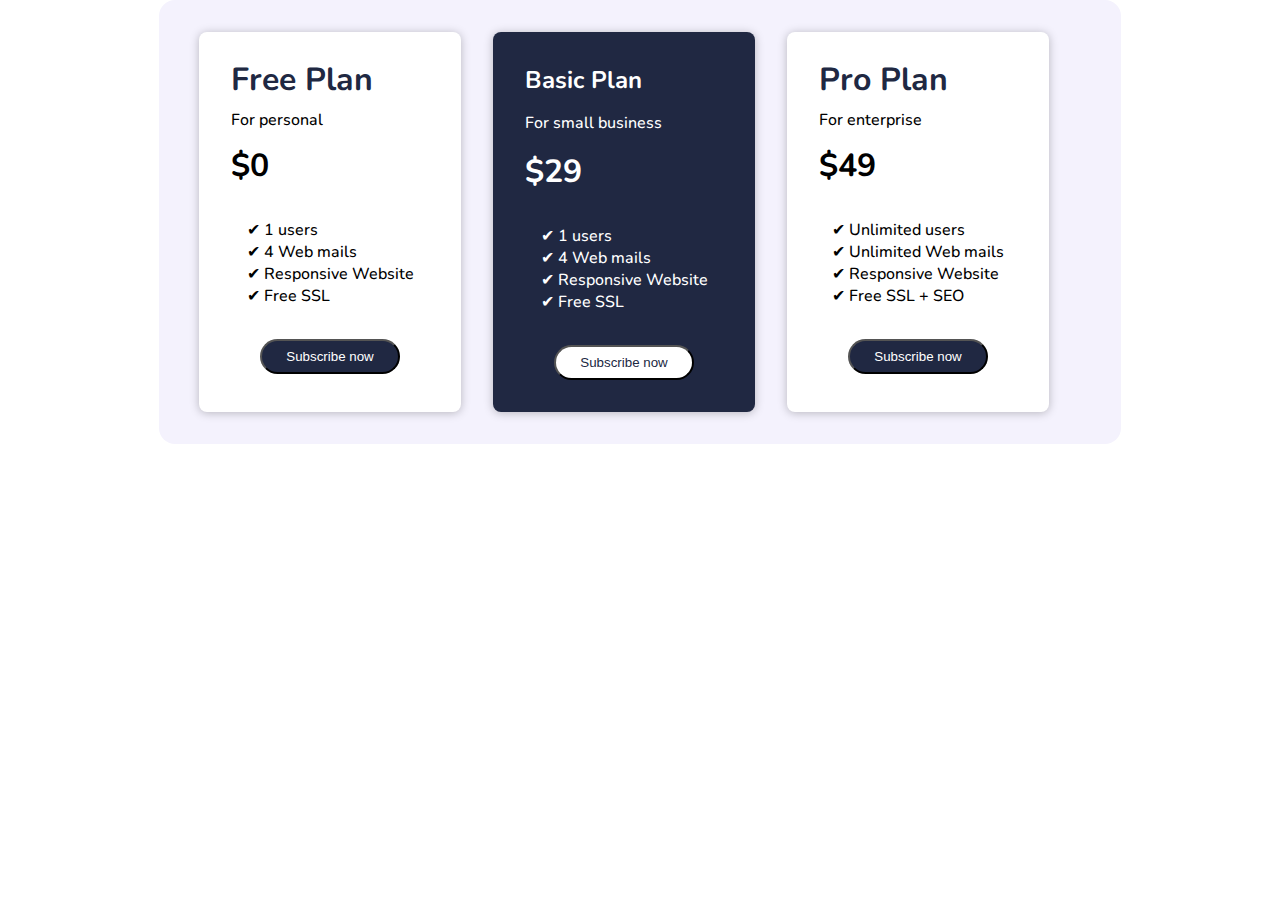
==== commit e0e16809: "site adamkeys" ====
--- a/index.html
+++ b/index.html
@@ -1,254 +1 @@
-<!DOCTYPE html>
-<html lang="en">
-  <head>
-    <meta charset="UTF-8" />
-    <meta name="viewport" content="width=device-width, initial-scale=1.0" />
-    <title>Adam Keys</title>
-    <link rel="stylesheet" href="./css/style.css" />
-  </head>
-  <body>
-    <!-- HEADER START -->
-    <header class="header">
-      <div class="container header-content">
-        <div class="header-icons">
-          <a href="#"
-            ><img
-              src="./images/svg image/adamkeyes_logo.svg"
-              alt="site-logo for adamkeys"
-          /></a>
-          <ul class="header-list">
-            <li class="header-item">
-              <a href="#"
-                ><img src="./images/svg image/icons_github-fill.svg" alt=""
-              /></a>
-            </li>
-            <li class="header-item">
-              <a href="#"
-                ><img src="./images/png image/Shape_icon.png" alt=""
-              /></a>
-            </li>
-            <li class="header-item">
-              <a href="#"
-                ><img src="./images/svg image/LinkedIn_icon.svg" alt=""
-              /></a>
-            </li>
-            <li class="header-item">
-              <a href="#"
-                ><img src="./images/svg image/icons_twitter-fill.svg" alt=""
-              /></a>
-            </li>
-          </ul>
-        </div>
-        <div class="header-hero">
-          <div class="header-text">
-            <h1>
-              Nice to meet you! I'm <span class="header-span">Adam Keyes.</span>
-            </h1>
-            <p>
-              Based in the UK, I’m a front-end developer passionate about
-              building accessible web apps that users love.
-            </p>
-            <a class="header-text_link" href="#">CONTACT ME</a>
-          </div>
-          <div class="hero-image">
-            <img
-              src="./images/png image/adamkeyes.png"
-              alt="web-developer adamkeys"
-              width="445"
-              height="720" />
-          </div>
-        </div>
-        <hr />
-      </div>
-    </header>
-    <!-- HEADER END -->
-
-    <!-- MAIN START-->
-    <main class="main">
-      <section class="practic">
-        <div class="container practic-content">
-          <ul class="practic-list">
-            <li class="practic-item">
-              <h3>HTML</h3>
-              <p>4 Years Experience</p>
-            </li>
-            <li class="practic-item">
-              <h3>CSS</h3>
-              <p>4 Years Experience</p>
-            </li>
-            <li class="practic-item">
-              <h3>Javascript</h3>
-              <p>4 Years Experience</p>
-            </li>
-          </ul>
-          <ul class="practic-list">
-            <li class="practic-item">
-              <h3>Accessibility</h3>
-              <p>4 Years Experience</p>
-            </li>
-            <li class="practic-item">
-              <h3>React</h3>
-              <p>3 Years Experience</p>
-            </li>
-            <li class="practic-item">
-              <h3>Sass</h3>
-              <p>3 Years Experience</p>
-            </li>
-          </ul>
-        </div>
-      </section>
-      <section class="project">
-        <div class="container project-content">
-          <div class="project-title">
-            <h2>Projects</h2>
-            <h6><a href="#">CONTACT ME</a></h6>
-          </div>
-          <div class="adams-projects">
-            <ul class="adms-project_list">
-              <li class="adams-project_item">
-                <img
-                  src="./images/jpg image/design partfolio.jpg"
-                  alt=""
-                  width="540"
-                  height="400" />
-                <h4>DESIGN PORTFOLIO</h4>
-                <span
-                  ><p>HTML</p>
-                  <p>CSS</p></span
-                >
-              </li>
-              <li class="adams-project_item">
-                <img
-                  src="./images/png image/e-learning.png"
-                  alt=""
-                  width="540"
-                  height="400" />
-                <h4>E-LEARNING LANDING PAGE</h4>
-                <span
-                  ><p>HTML</p>
-                  <p>CSS</p></span
-                >
-              </li>
-            </ul>
-            <ul class="adms-project_list">
-              <li class="adams-project_item">
-                <img
-                  src="./images/png image/todo web app.png"
-                  alt=""
-                  width="540"
-                  height="400" />
-                <h4>TODO WEB APP</h4>
-                <span
-                  ><p>HTML</p>
-                  <p>CSS</p>
-                  <p>JAVASCRIPT</p></span
-                >
-              </li>
-              <li class="adams-project_item">
-                <img
-                  src="./images/png image/entertainment.png"
-                  alt=""
-                  width="540"
-                  height="400" />
-                <h4>ENTERTAINMENT WEB APP</h4>
-                <span
-                  ><p>HTML</p>
-                  <p>CSS</p>
-                  <p>JAVASCRIPT</p></span
-                >
-              </li>
-            </ul>
-            <ul class="adms-project_list">
-              <li class="adams-project_item">
-                <img
-                  src="./images/png image/memory game.png"
-                  alt=""
-                  width="540"
-                  height="400" />
-                <h4>MEMORY GAME</h4>
-                <span
-                  ><p>HTML</p>
-                  <p>CSS</p>
-                  <p>JAVASCRIPT</p></span
-                >
-              </li>
-              <li class="adams-project_item">
-                <img
-                  src="./images/png image/art gallery.png"
-                  alt=""
-                  width="540"
-                  height="400" />
-                <h4>ART GALLERY SHOWCASE</h4>
-                <span
-                  ><p>HTML</p>
-                  <p>CSS</p>
-                  <p>JAVASCRIPT</p></span
-                >
-              </li>
-            </ul>
-          </div>
-        </div>
-      </section>
-    </main>
-    <!-- MAIN END-->
-
-    <!-- FOOTER START -->
-    <footer class="footer">
-      <div class="container footer-content">
-        <div class="contact">
-          <div class="contact-description">
-            <h2>Contact</h2>
-            <p>
-              I would love to hear about your project and how I could help.
-              Please fill in the form, and I’ll get back to you as soon as
-              possible.
-            </p>
-          </div>
-          <div class="forms">
-            <form action="" class="footer-input">
-              <input type="text" placeholder="NAME" />
-
-              <input type="email" placeholder="EMAIL" />
-
-              <input type="text" placeholder="MASSAGE" />
-            </form>
-            <span><a href="#">SEND MESSAGE</a></span>
-          </div>
-          
-        </div>
-        <hr>
-        <div class="footer-end">
-          
-          <a href="#">
-            <img
-              src="./images/svg image/adamkeyes_logo.svg"
-              alt="site-logo for adamkeys"/>
-        </a>
-          <ul class="header-list">
-            <li class="header-item">
-              <a href="#"
-                ><img src="./images/svg image/icons_github-fill.svg" alt=""
-              /></a>
-            </li>
-            <li class="header-item">
-              <a href="#"
-                ><img src="./images/png image/Shape_icon.png" alt=""
-              /></a>
-            </li>
-            <li class="header-item">
-              <a href="#"
-                ><img src="./images/svg image/LinkedIn_icon.svg" alt=""
-              /></a>
-            </li>
-            <li class="header-item">
-              <a href="#"
-                ><img src="./images/svg image/icons_twitter-fill.svg" alt=""
-              /></a>
-            </li>
-          </ul>
-        </div>
-      </div>
-    </footer>
-    <!-- FOOTER END -->
-  </body>
-</html>
+<!DOCTYPE html><html lang="uz"><head><meta charset="UTF-8"><meta name="viewport" content="width=device-width,initial-scale=1"><link rel="stylesheet" href="./css/style.css"><title>Pricing card</title></head><body><div class="wrapper"><ul class="wrapper-list"><li class="wrapper-item"><div class="one-div"><h2>Free Plan</h2><p>For personal</p><h1>$0</h1></div><div class="two-div"><ul class="item-list"><li>✔ 1 users</li><li>✔ 4 Web mails</li><li>✔ Responsive Website</li><li>✔ Free SSL</li></ul></div><button class="fezot-rugmasi">Subscribe now</button></li><li class="wrapper-item-two"><div class="one-div-two"><h2>Basic Plan</h2><p>For small business</p><h1>$29</h1></div><div class="two-div-two"><ul class="item-list-two"><li>✔ 1 users</li><li>✔ 4 Web mails</li><li>✔ Responsive Website</li><li>✔ Free SSL</li></ul></div><button class="button-two">Subscribe now</button></li><li class="wrapper-item"><div class="one-div"><h2>Pro Plan</h2><p>For enterprise</p><h1>$49</h1></div><div class="two-div"><ul class="item-list"><li>✔ Unlimited users</li><li>✔ Unlimited Web mails</li><li>✔ Responsive Website</li><li>✔ Free SSL + SEO</li></ul></div><button class="fezot-rugmasi">Subscribe now</button></li></ul></div></body></html>--- a/css/style.css
+++ b/css/style.css
@@ -1,625 +1 @@
-/*! normalize.css v8.0.1 | MIT License | github.com/necolas/normalize.css */
-/* Document
-   ========================================================================== */
-/**
- * 1. Correct the line height in all browsers.
- * 2. Prevent adjustments of font size after orientation changes in iOS.
- */
-html {
-  line-height: 1.15; /* 1 */
-  -webkit-text-size-adjust: 100%; /* 2 */
-}
-
-/* Sections
-   ========================================================================== */
-/**
- * Remove the margin in all browsers.
- */
-body {
-  margin: 0;
-}
-
-/**
- * Render the `main` element consistently in IE.
- */
-main {
-  display: block;
-}
-
-/**
- * Correct the font size and margin on `h1` elements within `section` and
- * `article` contexts in Chrome, Firefox, and Safari.
- */
-h1 {
-  font-size: 2em;
-  margin: 0.67em 0;
-}
-
-/* Grouping content
-   ========================================================================== */
-/**
- * 1. Add the correct box sizing in Firefox.
- * 2. Show the overflow in Edge and IE.
- */
-hr {
-  box-sizing: content-box; /* 1 */
-  height: 0; /* 1 */
-  overflow: visible; /* 2 */
-}
-
-/**
- * 1. Correct the inheritance and scaling of font size in all browsers.
- * 2. Correct the odd `em` font sizing in all browsers.
- */
-pre {
-  font-family: monospace, monospace; /* 1 */
-  font-size: 1em; /* 2 */
-}
-
-/* Text-level semantics
-   ========================================================================== */
-/**
- * Remove the gray background on active links in IE 10.
- */
-a {
-  background-color: transparent;
-}
-
-/**
- * 1. Remove the bottom border in Chrome 57-
- * 2. Add the correct text decoration in Chrome, Edge, IE, Opera, and Safari.
- */
-abbr[title] {
-  border-bottom: none; /* 1 */
-  text-decoration: underline; /* 2 */
-  -webkit-text-decoration: underline dotted;
-          text-decoration: underline dotted; /* 2 */
-}
-
-/**
- * Add the correct font weight in Chrome, Edge, and Safari.
- */
-b,
-strong {
-  font-weight: bolder;
-}
-
-/**
- * 1. Correct the inheritance and scaling of font size in all browsers.
- * 2. Correct the odd `em` font sizing in all browsers.
- */
-code,
-kbd,
-samp {
-  font-family: monospace, monospace; /* 1 */
-  font-size: 1em; /* 2 */
-}
-
-/**
- * Add the correct font size in all browsers.
- */
-small {
-  font-size: 80%;
-}
-
-/**
- * Prevent `sub` and `sup` elements from affecting the line height in
- * all browsers.
- */
-sub,
-sup {
-  font-size: 75%;
-  line-height: 0;
-  position: relative;
-  vertical-align: baseline;
-}
-
-sub {
-  bottom: -0.25em;
-}
-
-sup {
-  top: -0.5em;
-}
-
-/* Embedded content
-   ========================================================================== */
-/**
- * Remove the border on images inside links in IE 10.
- */
-img {
-  border-style: none;
-}
-
-/* Forms
-   ========================================================================== */
-/**
- * 1. Change the font styles in all browsers.
- * 2. Remove the margin in Firefox and Safari.
- */
-button,
-input,
-optgroup,
-select,
-textarea {
-  font-family: inherit; /* 1 */
-  font-size: 100%; /* 1 */
-  line-height: 1.15; /* 1 */
-  margin: 0; /* 2 */
-}
-
-/**
- * Show the overflow in IE.
- * 1. Show the overflow in Edge.
- */
-button,
-input { /* 1 */
-  overflow: visible;
-}
-
-/**
- * Remove the inheritance of text transform in Edge, Firefox, and IE.
- * 1. Remove the inheritance of text transform in Firefox.
- */
-button,
-select { /* 1 */
-  text-transform: none;
-}
-
-/**
- * Correct the inability to style clickable types in iOS and Safari.
- */
-button,
-[type=button],
-[type=reset],
-[type=submit] {
-  -webkit-appearance: button;
-}
-
-/**
- * Remove the inner border and padding in Firefox.
- */
-button::-moz-focus-inner,
-[type=button]::-moz-focus-inner,
-[type=reset]::-moz-focus-inner,
-[type=submit]::-moz-focus-inner {
-  border-style: none;
-  padding: 0;
-}
-
-/**
- * Restore the focus styles unset by the previous rule.
- */
-button:-moz-focusring,
-[type=button]:-moz-focusring,
-[type=reset]:-moz-focusring,
-[type=submit]:-moz-focusring {
-  outline: 1px dotted ButtonText;
-}
-
-/**
- * Correct the padding in Firefox.
- */
-fieldset {
-  padding: 0.35em 0.75em 0.625em;
-}
-
-/**
- * 1. Correct the text wrapping in Edge and IE.
- * 2. Correct the color inheritance from `fieldset` elements in IE.
- * 3. Remove the padding so developers are not caught out when they zero out
- *    `fieldset` elements in all browsers.
- */
-legend {
-  box-sizing: border-box; /* 1 */
-  color: inherit; /* 2 */
-  display: table; /* 1 */
-  max-width: 100%; /* 1 */
-  padding: 0; /* 3 */
-  white-space: normal; /* 1 */
-}
-
-/**
- * Add the correct vertical alignment in Chrome, Firefox, and Opera.
- */
-progress {
-  vertical-align: baseline;
-}
-
-/**
- * Remove the default vertical scrollbar in IE 10+.
- */
-textarea {
-  overflow: auto;
-}
-
-/**
- * 1. Add the correct box sizing in IE 10.
- * 2. Remove the padding in IE 10.
- */
-[type=checkbox],
-[type=radio] {
-  box-sizing: border-box; /* 1 */
-  padding: 0; /* 2 */
-}
-
-/**
- * Correct the cursor style of increment and decrement buttons in Chrome.
- */
-[type=number]::-webkit-inner-spin-button,
-[type=number]::-webkit-outer-spin-button {
-  height: auto;
-}
-
-/**
- * 1. Correct the odd appearance in Chrome and Safari.
- * 2. Correct the outline style in Safari.
- */
-[type=search] {
-  -webkit-appearance: textfield; /* 1 */
-  outline-offset: -2px; /* 2 */
-}
-
-/**
- * Remove the inner padding in Chrome and Safari on macOS.
- */
-[type=search]::-webkit-search-decoration {
-  -webkit-appearance: none;
-}
-
-/**
- * 1. Correct the inability to style clickable types in iOS and Safari.
- * 2. Change font properties to `inherit` in Safari.
- */
-::-webkit-file-upload-button {
-  -webkit-appearance: button; /* 1 */
-  font: inherit; /* 2 */
-}
-
-/* Interactive
-   ========================================================================== */
-/*
- * Add the correct display in Edge, IE 10+, and Firefox.
- */
-details {
-  display: block;
-}
-
-/*
- * Add the correct display in all browsers.
- */
-summary {
-  display: list-item;
-}
-
-/* Misc
-   ========================================================================== */
-/**
- * Add the correct display in IE 10+.
- */
-template {
-  display: none;
-}
-
-/**
- * Add the correct display in IE 10.
- */
-[hidden] {
-  display: none;
-}
-
-*,
-*::after,
-*::before {
-  margin: 0;
-  padding: 0;
-  box-sizing: border-box;
-}
-
-*:focus {
-  outline: 2px dotted rgb(161, 27, 27);
-  outline-offset: 5px;
-}
-
-html {
-  scroll-behavior: smooth;
-  font-size: 62.5%;
-  height: 100%;
-}
-
-img {
-  display: flex;
-  -o-object-fit: cover;
-     object-fit: cover;
-}
-
-a {
-  text-decoration: none;
-  display: inline-block;
-}
-
-ul,
-ol {
-  list-style: none;
-}
-
-h1,
-h2,
-h3,
-h4,
-h5,
-h6 {
-  margin: 0;
-}
-
-body {
-  display: flex;
-  flex-direction: column;
-  height: 100%;
-  background-color: #151515;
-  font-family: "Space Grotesk", sans-serif;
-}
-
-.container {
-  width: 100%;
-  max-width: 1200px;
-  margin-left: auto;
-  margin-right: auto;
-  padding-left: 5rem;
-  padding-right: 5rem;
-}
-
-/* space-grotesk-regular - latin */
-@font-face {
-  font-display: swap;
-  font-family: "Space Grotesk";
-  font-style: normal;
-  font-weight: 400;
-  src: url("../../fonts/space-grotesk-v15-latin-regular.woff2") format("woff2");
-}
-/* space-grotesk-500 - latin */
-@font-face {
-  font-display: swap;
-  font-family: "Space Grotesk";
-  font-style: normal;
-  font-weight: 500;
-  src: url("../../fonts/space-grotesk-v15-latin-500.woff2") format("woff2");
-}
-/* space-grotesk-700 - latin */
-@font-face {
-  font-display: swap;
-  font-family: "Space Grotesk";
-  font-style: normal;
-  font-weight: 700;
-  src: url("../../fonts/space-grotesk-v15-latin-700.woff2") format("woff2");
-}
-.header-text h1 {
-  font-weight: 700;
-  font-size: 8.8rem;
-  line-height: 1;
-  color: #ffffff;
-}
-.header-text p {
-  font-weight: 500;
-  font-size: 1.8rem;
-  line-height: 1.55;
-  color: #d9d9d9;
-}
-
-.header-text_link {
-  font-weight: 700;
-  font-size: 1.6rem;
-  line-height: 1.6;
-  color: #ffffff;
-}
-
-.practic-item h3 {
-  font-weight: 700;
-  font-size: 4.8rem;
-  line-height: 1.16;
-  color: #ffffff;
-}
-.practic-item p {
-  font-weight: 500;
-  font-size: 1.8rem;
-  line-height: 1.55;
-  color: #d9d9d9;
-}
-
-.project-title h2 {
-  font-weight: 700;
-  font-size: 8.8rem;
-  line-height: 1;
-  color: #ffffff;
-}
-.project-title h6 {
-  font-weight: 700;
-  font-size: 1.6rem;
-  line-height: 1.6;
-  color: #ffffff;
-}
-
-.adams-project_item h4 {
-  font-weight: 700;
-  font-size: 2.4rem;
-  line-height: 1.3;
-  color: #ffffff;
-}
-.adams-project_item span p {
-  font-weight: 500;
-  font-size: 1.8rem;
-  line-height: 1.55;
-  color: #d9d9d9;
-}
-
-.contact-description h2 {
-  font-weight: 700;
-  font-size: 8.8rem;
-  line-height: 1;
-  color: #ffffff;
-}
-.contact-description p {
-  font-weight: 500;
-  font-size: 1.8rem;
-  line-height: 1.55;
-  color: #d9d9d9;
-}
-
-input::-moz-placeholder {
-  font-weight: 500;
-  font-size: 1.6rem;
-  line-height: 1.6;
-  color: #d9d9d9;
-}
-
-input::placeholder {
-  font-weight: 500;
-  font-size: 1.6rem;
-  line-height: 1.6;
-  color: #d9d9d9;
-}
-
-.header-list {
-  display: flex;
-  gap: 3.2rem;
-}
-
-.header-hero {
-  margin-top: 7.3rem;
-  display: flex;
-}
-
-.header-text {
-  margin-top: 5.4rem;
-}
-.header-text p {
-  margin-top: 4.3rem;
-}
-.header-text a {
-  margin-top: 6.6rem;
-  border-bottom: 2px solid #4ee1a0;
-}
-
-.header-span {
-  border-bottom: 6px solid #4ee1a0;
-}
-
-hr {
-  margin-top: 10.4rem;
-  margin-bottom: 7.2rem;
-}
-
-.footer {
-  background-color: #242424;
-}
-
-.contact {
-  display: flex;
-  padding-top: 8.4rem;
-}
-.contact ::before {
-  border: 1px solid #ffffff;
-}
-
-.contact-description {
-  margin-right: auto;
-  max-width: 445px;
-}
-.contact-description p {
-  margin-top: 3.6rem;
-}
-
-.forms {
-  display: flex;
-  flex-direction: column;
-}
-.forms form {
-  display: flex;
-  flex-direction: column;
-  gap: 3.2rem;
-}
-.forms span a {
-  color: #ffffff;
-  padding-top: 3.2rem;
-  border-bottom: 2px solid #4ee1a0;
-}
-
-input {
-  padding-top: 1rem;
-  border-top: none;
-  border-right: none;
-  border-left: none;
-  background-color: #242424;
-}
-
-.footer-end {
-  padding-bottom: 9.2rem;
-  display: flex;
-}
-.footer-end a {
-  margin-right: auto;
-}
-
-main {
-  flex-grow: 1;
-}
-
-.header-icons {
-  padding-top: 4rem;
-  display: flex;
-}
-.header-icons a {
-  margin-right: auto;
-}
-
-.practic-content {
-  display: flex;
-  flex-direction: column;
-  gap: 2.7rem;
-}
-
-.practic-list {
-  display: flex;
-  justify-content: space-between;
-}
-
-.practic-item {
-  display: flex;
-  flex-direction: column;
-  gap: 1.4rem;
-  width: 345px;
-}
-
-.project-title {
-  display: flex;
-  align-items: flex-end;
-  margin-top: 14rem;
-}
-.project-title h2 {
-  margin-right: auto;
-}
-.project-title h6 a {
-  border-bottom: 2px solid #4ee1a0;
-  color: #ffffff;
-}
-
-.adams-projects {
-  display: flex;
-  flex-direction: column;
-  padding-bottom: 14rem;
-}
-
-.adms-project_list {
-  display: flex;
-  gap: 3rem;
-  padding-top: 8rem;
-}
-.adms-project_list h4 {
-  padding-top: 2rem;
-}
-
-.adams-project_item span {
-  display: flex;
-  gap: 1.8rem;
-  padding-top: 0.7rem;
-}/*# sourceMappingURL=style.css.map */+/* * Prefixed by https://autoprefixer.github.io * PostCSS: v8.4.14, * Autoprefixer: v10.4.7 * Browsers: last 4 version */ /* nunito-regular - latin */ @font-face { font-display: swap; /* Check https://developer.mozilla.org/en-US/docs/Web/CSS/@font-face/font-display for other options. */ font-family: "Nunito"; font-style: normal; font-weight: 400; src: url("../fonts/nunito-v25-latin-regular.woff2") format("woff2"); /* Chrome 36+, Opera 23+, Firefox 39+, Safari 12+, iOS 10+ */ } /* nunito-500 - latin */ @font-face { font-display: swap; /* Check https://developer.mozilla.org/en-US/docs/Web/CSS/@font-face/font-display for other options. */ font-family: "Nunito"; font-style: normal; font-weight: 500; src: url("../fonts/nunito-v25-latin-500.woff2") format("woff2"); /* Chrome 36+, Opera 23+, Firefox 39+, Safari 12+, iOS 10+ */ } /* nunito-600 - latin */ @font-face { font-display: swap; /* Check https://developer.mozilla.org/en-US/docs/Web/CSS/@font-face/font-display for other options. */ font-family: "Nunito"; font-style: normal; font-weight: 600; src: url("../fonts/nunito-v25-latin-600.woff2") format("woff2"); /* Chrome 36+, Opera 23+, Firefox 39+, Safari 12+, iOS 10+ */ } /* nunito-700 - latin */ @font-face { font-display: swap; /* Check https://developer.mozilla.org/en-US/docs/Web/CSS/@font-face/font-display for other options. */ font-family: "Nunito"; font-style: normal; font-weight: 700; src: url("../fonts/nunito-v25-latin-700.woff2") format("woff2"); /* Chrome 36+, Opera 23+, Firefox 39+, Safari 12+, iOS 10+ */ } /* GLOBAL STYLE */ * { margin: 0; padding: 0; -webkit-box-sizing: border-box; box-sizing: border-box; } html { height: 100%; } body { height: 100%; font-family: "Nunito"; font-weight: 500; } ul, li { list-style: none; } /* GLOBAL STYLE END */ .wrapper { display: -webkit-box; display: -ms-flexbox; display: flex; width: 962px; padding: 32px 48px; -webkit-box-pack: center; -ms-flex-pack: center; justify-content: center; -webkit-box-align: center; -ms-flex-align: center; align-items: center; gap: 32px; border-radius: 16px; background: #f4f2fd; margin-right: auto; margin-left: auto; } .wrapper-list { display: -webkit-box; display: -ms-flexbox; display: flex; } .wrapper-item { margin-right: 32px; display: -webkit-box; display: -ms-flexbox; display: flex; width: 262px; padding: 32px; -webkit-box-orient: vertical; -webkit-box-direction: normal; -ms-flex-direction: column; flex-direction: column; -webkit-box-align: center; -ms-flex-align: center; align-items: center; gap: 32px; -ms-flex-negative: 0; flex-shrink: 0; border-radius: 8px; background: #fff; -webkit-box-shadow: 0px 1px 10px 0px rgba(0, 0, 0, 0.25); box-shadow: 0px 1px 10px 0px rgba(0, 0, 0, 0.25); } .one-div { display: -webkit-box; display: -ms-flexbox; display: flex; -webkit-box-orient: vertical; -webkit-box-direction: normal; -ms-flex-direction: column; flex-direction: column; -webkit-box-align: start; -ms-flex-align: start; align-items: flex-start; gap: 16px; -ms-flex-item-align: stretch; -ms-grid-row-align: stretch; align-self: stretch; } .one-div h2 { color: #202842; line-height: 32px; font-size: 32px; } .one-div p { line-height: 16px; } .two-div { display: -webkit-box; display: -ms-flexbox; display: flex; padding-left: 0px; -webkit-box-orient: vertical; -webkit-box-direction: normal; -ms-flex-direction: column; flex-direction: column; } .fezot-rugmasi { display: -webkit-box; display: -ms-flexbox; display: flex; padding: 8px 24px; -webkit-box-pack: center; -ms-flex-pack: center; justify-content: center; -webkit-box-align: center; -ms-flex-align: center; align-items: center; gap: 10px; border-radius: 50px; background: #202842; color: white; } .wrapper-item-two { margin-right: 32px; display: -webkit-box; display: -ms-flexbox; display: flex; width: 262px; padding: 32px; -webkit-box-orient: vertical; -webkit-box-direction: normal; -ms-flex-direction: column; flex-direction: column; -webkit-box-align: center; -ms-flex-align: center; align-items: center; gap: 32px; -ms-flex-negative: 0; flex-shrink: 0; border-radius: 8px; background: #202842; -webkit-box-shadow: 0px 1px 10px 0px rgba(0, 0, 0, 0.25); box-shadow: 0px 1px 10px 0px rgba(0, 0, 0, 0.25); color: white; } .one-div-two { display: -webkit-box; display: -ms-flexbox; display: flex; -webkit-box-orient: vertical; -webkit-box-direction: normal; -ms-flex-direction: column; flex-direction: column; -webkit-box-align: start; -ms-flex-align: start; align-items: flex-start; gap: 16px; -ms-flex-item-align: stretch; -ms-grid-row-align: stretch; align-self: stretch; } .two-div-two { display: -webkit-box; display: -ms-flexbox; display: flex; padding-left: 0px; -webkit-box-orient: vertical; -webkit-box-direction: normal; -ms-flex-direction: column; flex-direction: column; } .button-two { display: -webkit-box; display: -ms-flexbox; display: flex; padding: 8px 24px; -webkit-box-pack: center; -ms-flex-pack: center; justify-content: center; -webkit-box-align: center; -ms-flex-align: center; align-items: center; gap: 10px; border-radius: 50px; background: white; color: #202842; }